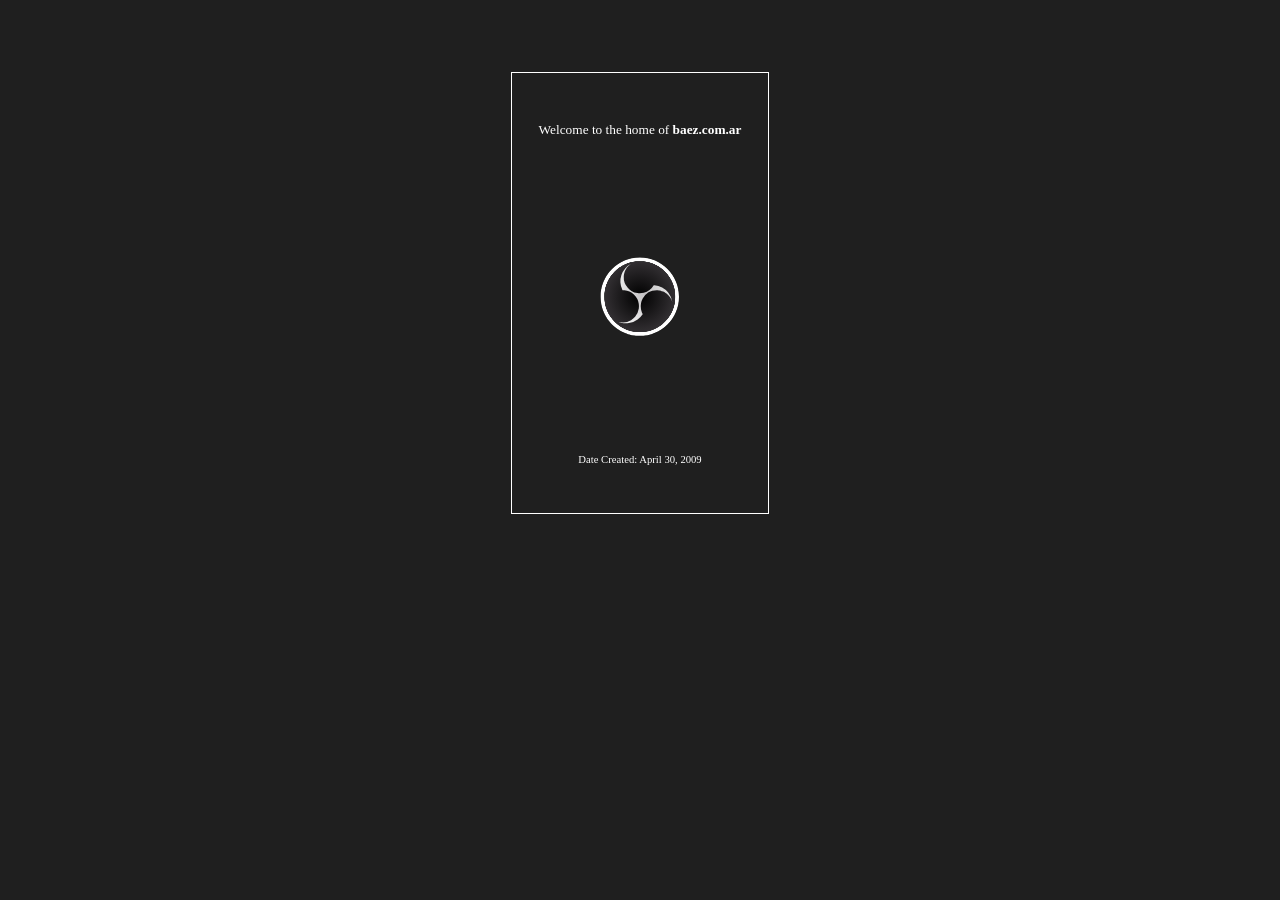
==== index.html @ 4968a327 "Change index.." ====
<html>
<head>
	<title>
		baez.com.ar
	</title>

	<style>
	* { font-family: verdana; font-size: 10pt; COLOR: white; }
	b { font-weight: bold; }
	table { height: 50%; border: 1px solid white;}
	td { text-align: center; padding: 25;}
	body{
	background-color: #1f1f1f;
	}
	</style>
</head>
<body>
<center>
<br><br><br><br>
	<table>
	<tr><td>Welcome to the home of <b>baez.com.ar</b></td></tr>
	<tr><td><img src="obs.svg" width="80"></td></tr>
	<tr><td style="font-size: 8pt">Date Created:  April 30, 2009</td></tr>
	</table>
<br><br>

</center>
</body>

</html>
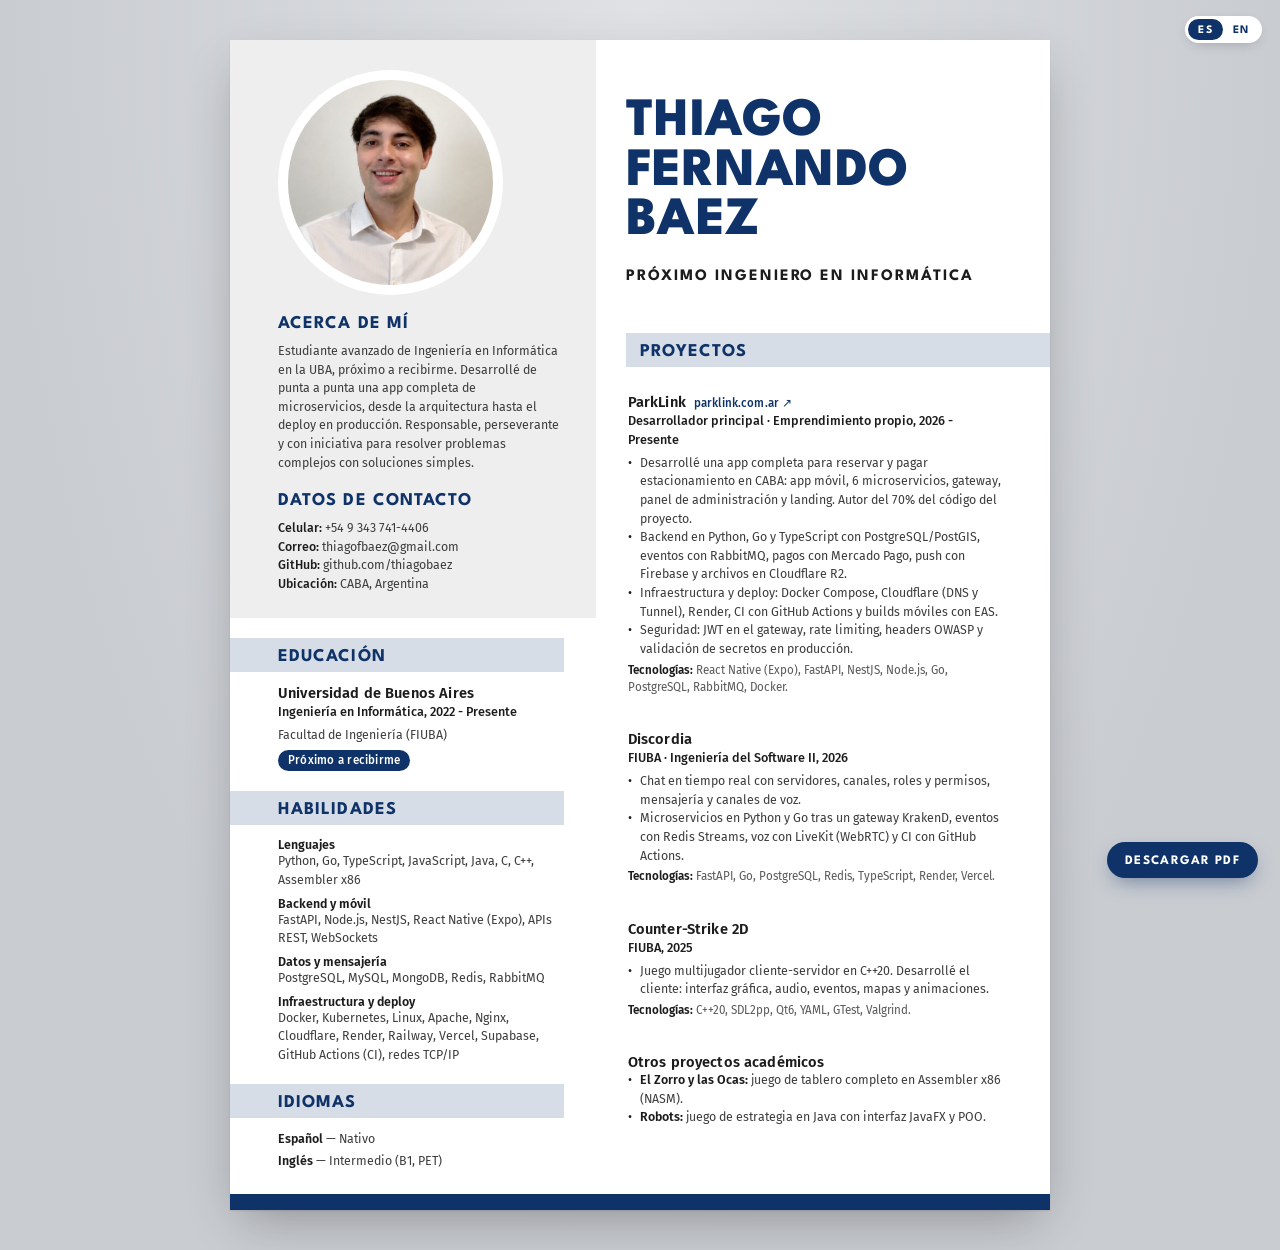
==== commit abe63dfb: "feat: upload new CV webpage." ====
--- a/index.html
+++ b/index.html
@@ -1,30 +1,537 @@
-<html>
+<!DOCTYPE html>
+<html lang="es">
 <head>
-	<title>
-		baez.com.ar
-	</title>
-
-	<style>
-	* { font-family: verdana; font-size: 10pt; COLOR: white; }
-	b { font-weight: bold; }
-	table { height: 50%; border: 1px solid white;}
-	td { text-align: center; padding: 25;}
-	body{
-	background-color: #1f1f1f;
-	}
-	</style>
+<meta charset="UTF-8">
+<meta name="viewport" content="width=device-width, initial-scale=1.0">
+<title>Thiago Fernando Baez — Currículum</title>
+<meta name="description" content="Currículum de Thiago Fernando Baez, estudiante de Ingeniería en Informática en FIUBA.">
+<link rel="preconnect" href="https://fonts.googleapis.com">
+<link rel="preconnect" href="https://fonts.gstatic.com" crossorigin>
+<link href="https://fonts.googleapis.com/css2?family=League+Spartan:wght@600;700;800&family=Fira+Sans:wght@400;500;600&display=swap" rel="stylesheet">
+<style>
+:root {
+	--navy: #0f3368;
+	--ink: #1c1c1c;
+	--ink-soft: #3d3d3d;
+	--side: #eeeeee;
+	--band: #d7dde6;
+	--desk: #c9ccd1;
+	--paper: #ffffff;
+	--head: 'League Spartan', sans-serif;
+	--body: 'Fira Sans', sans-serif;
+	--ease: cubic-bezier(.2, .7, .1, 1);
+}
+
+* { margin: 0; padding: 0; box-sizing: border-box; }
+
+body {
+	background: var(--desk);
+	background-image: radial-gradient(ellipse at 50% 0%, #dfe1e4 0%, var(--desk) 70%);
+	min-height: 100vh;
+	padding: 40px 16px;
+	font-family: var(--body);
+	color: var(--ink);
+	-webkit-font-smoothing: antialiased;
+}
+
+a { color: inherit; text-decoration: none; }
+a:hover { color: var(--navy); text-decoration: underline; text-underline-offset: 2px; }
+
+.sheet {
+	width: 820px;
+	max-width: 100%;
+	min-height: 1160px;
+	margin: 0 auto;
+	background: var(--paper);
+	display: grid;
+	grid-template-columns: 44.6% 1fr;
+	position: relative;
+	overflow: hidden;
+	box-shadow: 0 1px 2px #0000001a, 0 18px 50px -12px #0000004d;
+	animation: sheetIn .9s var(--ease) both;
+}
+
+.sheet::after {
+	content: '';
+	position: absolute;
+	left: 0; right: 0; bottom: 0;
+	height: 16px;
+	background: var(--navy);
+	transform-origin: left;
+	animation: grow 1s var(--ease) 1.6s both;
+}
+
+.left { display: flex; flex-direction: column; }
+
+.side {
+	background: var(--side);
+	padding: 30px 32px 24px 48px;
+	transform-origin: top;
+	animation: drop .8s var(--ease) .15s both;
+}
+
+.photo {
+	width: 225px;
+	max-width: 100%;
+	aspect-ratio: 1;
+	margin: 0 auto 0 0;
+	border-radius: 50%;
+	background: var(--paper);
+	padding: 10px;
+	animation: pop .9s var(--ease) .45s both;
+}
+
+.photo img {
+	display: block;
+	width: 100%;
+	height: 100%;
+	border-radius: 50%;
+	object-fit: cover;
+	object-position: 50% 30%;
+	transition: transform .6s var(--ease);
+}
+
+.photo { overflow: hidden; }
+.photo:hover img { transform: scale(1.04); }
+
+.right { padding: 58px 36px 36px 30px; }
+
+.name {
+	font-family: var(--head);
+	font-weight: 800;
+	color: var(--navy);
+	font-size: 54px;
+	line-height: .92;
+	text-transform: uppercase;
+	letter-spacing: .01em;
+}
+
+.name span { display: block; overflow: hidden; }
+.name span b { display: inline-block; font-weight: inherit; animation: rise .9s var(--ease) both; }
+.name span:nth-child(1) b { animation-delay: .5s; }
+.name span:nth-child(2) b { animation-delay: .6s; }
+.name span:nth-child(3) b { animation-delay: .7s; }
+
+.role {
+	font-family: var(--head);
+	font-weight: 700;
+	font-size: 16px;
+	letter-spacing: .12em;
+	text-transform: uppercase;
+	margin-top: 18px;
+	color: var(--ink);
+	animation: fade .8s var(--ease) .95s both;
+}
+
+h2 {
+	font-family: var(--head);
+	font-weight: 700;
+	color: var(--navy);
+	font-size: 18px;
+	letter-spacing: .06em;
+	text-transform: uppercase;
+	margin-bottom: 10px;
+}
+
+.side h2 { margin-top: 20px; }
+
+.band {
+	position: relative;
+	padding: 10px 0 7px;
+	margin-bottom: 12px;
+}
+
+.band::before {
+	content: '';
+	position: absolute;
+	inset: 0;
+	background: var(--band);
+	transform: scaleX(0);
+	animation: grow .7s var(--ease) both;
+	animation-delay: inherit;
+	z-index: 0;
+}
+
+.band h2 { position: relative; margin: 0; z-index: 1; }
+
+.left .band { margin-left: 0; padding-left: 48px; margin-top: 20px; }
+.left .band::before { transform-origin: left; }
+.right .band { margin: 44px -36px 20px 0; padding-left: 14px; }
+.right .band::before { transform-origin: right; }
+
+.left .rest { padding: 0 32px 36px 0; }
+.left .rest .block { padding-left: 48px; }
+
+p, li { font-size: 12.4px; line-height: 1.5; color: var(--ink-soft); }
+
+.contact { list-style: none; }
+.contact li span { color: var(--ink); font-weight: 500; }
+
+.entry { margin-bottom: 22px; }
+
+.grad {
+	display: inline-block;
+	margin-top: 6px;
+	padding: 2px 10px;
+	border-radius: 999px;
+	background: var(--navy);
+	color: var(--paper);
+	font-size: 11.5px;
+	font-weight: 500;
+	letter-spacing: .02em;
+}
+.entry:last-child { margin-bottom: 0; }
+
+.entry h3 {
+	font-family: var(--body);
+	font-weight: 600;
+	font-size: 14.6px;
+	color: var(--ink);
+	letter-spacing: .01em;
+	display: flex;
+	align-items: baseline;
+	gap: 8px;
+}
+
+.entry h3 a { color: var(--navy); font-size: 11.5px; font-weight: 500; }
+
+.entry .meta {
+	font-weight: 500;
+	font-size: 12.6px;
+	color: var(--ink);
+	margin: 1px 0 4px;
+}
+
+.entry ul { list-style: none; }
+.entry li { padding-left: 12px; position: relative; }
+.entry li::before { content: '•'; position: absolute; left: 0; color: var(--ink); }
+
+.tech { font-size: 11.6px; margin-top: 3px; color: #5a5a5a; }
+.tech b { font-weight: 600; color: var(--ink); }
+
+.right .entry {
+	padding: 6px 10px;
+	margin-left: -10px;
+	border-left: 2px solid transparent;
+	transition: border-color .3s, background .3s;
+}
+
+.right .entry:hover { border-left-color: var(--navy); background: #f6f8fb; }
+
+.skill-row { margin-bottom: 6px; }
+.skill-row strong { display: block; font-weight: 600; font-size: 12.4px; color: var(--ink); }
+
+.lang { display: flex; justify-content: space-between; align-items: center; margin-bottom: 3px; }
+
+.r { animation: up .7s var(--ease) both; }
+
+.print {
+	position: fixed;
+	right: 22px;
+	bottom: 22px;
+	font-family: var(--head);
+	font-weight: 700;
+	font-size: 13px;
+	letter-spacing: .1em;
+	text-transform: uppercase;
+	color: var(--paper);
+	background: var(--navy);
+	border: none;
+	padding: 13px 18px 11px;
+	border-radius: 999px;
+	cursor: pointer;
+	box-shadow: 0 8px 20px -6px #0f336880;
+	transition: transform .25s var(--ease);
+	animation: up .6s var(--ease) 2s both;
+}
+
+.print:hover { transform: translateY(-2px); color: var(--paper); text-decoration: none; }
+
+.lang-btn {
+	position: fixed;
+	top: 16px;
+	right: 18px;
+	z-index: 10;
+	display: flex;
+	padding: 3px;
+	background: var(--paper);
+	border-radius: 999px;
+	box-shadow: 0 4px 14px -6px #0000004d;
+	animation: up .6s var(--ease) 2s both;
+}
+
+.lang-btn button {
+	font-family: var(--head);
+	font-weight: 700;
+	font-size: 11.5px;
+	letter-spacing: .1em;
+	border: none;
+	background: none;
+	color: var(--navy);
+	padding: 6px 10px 4px;
+	border-radius: 999px;
+	cursor: pointer;
+	transition: background .25s, color .25s;
+}
+
+.lang-btn button[aria-pressed="true"] { background: var(--navy); color: var(--paper); }
+
+[data-i18n] { transition: opacity .25s; }
+.switching [data-i18n] { opacity: 0; }
+
+.pdf-lang {
+	display: none;
+	position: absolute;
+	top: 16px;
+	right: 18px;
+	padding: 3px;
+	border: 1px solid var(--band);
+	border-radius: 999px;
+	z-index: 2;
+}
+
+.pdf-lang a {
+	font-family: var(--head);
+	font-weight: 700;
+	font-size: 10.5px;
+	letter-spacing: .1em;
+	color: var(--navy);
+	padding: 4px 9px 2px;
+	border-radius: 999px;
+}
+
+.pdf-lang a[aria-current="true"] { background: var(--navy); color: var(--paper); }
+
+@keyframes sheetIn { from { opacity: 0; transform: translateY(30px) scale(.985); } to { opacity: 1; transform: none; } }
+@keyframes drop { from { transform: scaleY(0); } to { transform: scaleY(1); } }
+@keyframes grow { from { transform: scaleX(0); } to { transform: scaleX(1); } }
+@keyframes pop { from { opacity: 0; transform: scale(.6); } to { opacity: 1; transform: scale(1); } }
+@keyframes rise { from { transform: translateY(110%); } to { transform: translateY(0); } }
+@keyframes fade { from { opacity: 0; } to { opacity: 1; } }
+@keyframes up { from { opacity: 0; transform: translateY(14px); } to { opacity: 1; transform: none; } }
+
+@media (prefers-reduced-motion: reduce) {
+	*, *::before, *::after { animation: none !important; transition: none !important; }
+	.band::before { transform: none; }
+}
+
+@media screen and (max-width: 760px) {
+	body { padding: 0; }
+	.sheet { grid-template-columns: 1fr; min-height: 0; }
+	.side { padding: 32px 24px; }
+	.photo { margin: 0 auto; width: 220px; }
+	.right { order: -1; padding: 40px 24px 10px; }
+	.name { font-size: 52px; }
+	.right .band { margin-right: -24px; margin-top: 34px; }
+	.left .band { padding-left: 24px; }
+	.left .rest { padding-right: 24px; }
+	.left .rest .block { padding-left: 24px; }
+	.left { order: 0; }
+	.side { order: 0; }
+}
+
+@media print {
+	@page { size: A4; margin: 0; }
+	body { background: none; padding: 0; }
+	.print, .lang-btn { display: none; }
+	.pdf-lang { display: flex; }
+	.sheet { width: 820px; min-height: 1160px; height: 1160px; box-shadow: none; zoom: .968; }
+	*, *::before, *::after { animation: none !important; }
+	.band::before { transform: none; }
+	.right .entry:hover { background: none; border-left-color: transparent; }
+	* { -webkit-print-color-adjust: exact; print-color-adjust: exact; }
+}
+</style>
 </head>
 <body>
-<center>
-<br><br><br><br>
-	<table>
-	<tr><td>Welcome to the home of <b>baez.com.ar</b></td></tr>
-	<tr><td><img src="obs.svg" width="80"></td></tr>
-	<tr><td style="font-size: 8pt">Date Created:  April 30, 2009</td></tr>
-	</table>
-<br><br>
-
-</center>
+
+<main class="sheet">
+
+	<nav class="pdf-lang">
+		<a href="https://www.baez.com.ar/Thiago-Baez-CV.pdf" data-lang="es" aria-current="true">ES</a>
+		<a href="https://www.baez.com.ar/Thiago-Baez-CV-EN.pdf" data-lang="en" aria-current="false">EN</a>
+	</nav>
+
+	<div class="left">
+		<section class="side">
+			<div class="photo"><img src="foto.jpg" alt="Thiago Fernando Baez" width="480" height="480"></div>
+
+			<h2 class="r" style="animation-delay:.9s" data-i18n="about_h">Acerca de mí</h2>
+			<p class="r" style="animation-delay:1s" data-i18n="about">Estudiante avanzado de Ingeniería en Informática en la UBA, próximo a recibirme. Desarrollé de punta a punta una app completa de microservicios, desde la arquitectura hasta el deploy en producción. Responsable, perseverante y con iniciativa para resolver problemas complejos con soluciones simples.</p>
+
+			<h2 class="r" style="animation-delay:1.1s" data-i18n="contact_h">Datos de contacto</h2>
+			<ul class="contact r" style="animation-delay:1.2s">
+				<li><span data-i18n="phone">Celular:</span> <a href="tel:+5493437414406">+54 9 343 741-4406</a></li>
+				<li><span data-i18n="email">Correo:</span> <a href="mailto:thiagofbaez@gmail.com">thiagofbaez@gmail.com</a></li>
+				<li><span>GitHub:</span> <a href="https://github.com/thiagobaez" target="_blank" rel="noopener">github.com/thiagobaez</a></li>
+				<li><span data-i18n="loc">Ubicación:</span> CABA, Argentina</li>
+			</ul>
+		</section>
+
+		<div class="rest">
+			<div class="band" style="animation-delay:1.2s"><h2 data-i18n="edu_h">Educación</h2></div>
+			<div class="block">
+				<div class="entry r" style="animation-delay:1.35s">
+					<h3>Universidad de Buenos Aires</h3>
+					<p class="meta" data-i18n="edu_meta">Ingeniería en Informática, 2022 - Presente</p>
+					<p data-i18n="edu_fac">Facultad de Ingeniería (FIUBA)</p>
+					<p class="grad" data-i18n="grad">Próximo a recibirme</p>
+				</div>
+			</div>
+
+			<div class="band" style="animation-delay:1.4s"><h2 data-i18n="skills_h">Habilidades</h2></div>
+			<div class="block r" style="animation-delay:1.55s">
+				<div class="skill-row"><strong data-i18n="sk1">Lenguajes</strong><p>Python, Go, TypeScript, JavaScript, Java, C, C++, Assembler x86</p></div>
+				<div class="skill-row"><strong data-i18n="sk2">Backend y móvil</strong><p data-i18n="sk2v">FastAPI, Node.js, NestJS, React Native (Expo), APIs REST, WebSockets</p></div>
+				<div class="skill-row"><strong data-i18n="sk3">Datos y mensajería</strong><p>PostgreSQL, MySQL, MongoDB, Redis, RabbitMQ</p></div>
+				<div class="skill-row"><strong data-i18n="sk4">Infraestructura y deploy</strong><p data-i18n="sk4v">Docker, Kubernetes, Linux, Apache, Nginx, Cloudflare, Render, Railway, Vercel, Supabase, GitHub Actions (CI), redes TCP/IP</p></div>
+			</div>
+
+			<div class="band" style="animation-delay:1.6s"><h2 data-i18n="lang_h">Idiomas</h2></div>
+			<div class="block r" style="animation-delay:1.7s">
+				<div class="lang"><p data-i18n="es"><b style="color:var(--ink);font-weight:600">Español</b> — Nativo</p></div>
+				<div class="lang"><p data-i18n="en"><b style="color:var(--ink);font-weight:600">Inglés</b> — Intermedio (B1, PET)</p></div>
+			</div>
+		</div>
+	</div>
+
+	<div class="right">
+		<h1 class="name">
+			<span><b>Thiago</b></span>
+			<span><b>Fernando</b></span>
+			<span><b>Baez</b></span>
+		</h1>
+		<p class="role" data-i18n="role">Próximo Ingeniero en Informática</p>
+
+		<div class="band" style="animation-delay:1.05s"><h2 data-i18n="proj_h">Proyectos</h2></div>
+
+		<div class="entry r" style="animation-delay:1.2s">
+			<h3>ParkLink <a href="https://parklink.com.ar" target="_blank" rel="noopener">parklink.com.ar ↗</a></h3>
+			<p class="meta" data-i18n="pl_meta">Desarrollador principal · Emprendimiento propio, 2026 - Presente</p>
+			<ul>
+				<li data-i18n="pl1">Desarrollé una app completa para reservar y pagar estacionamiento en CABA: app móvil, 6 microservicios, gateway, panel de administración y landing. Autor del 70% del código del proyecto.</li>
+				<li data-i18n="pl2">Backend en Python, Go y TypeScript con PostgreSQL/PostGIS, eventos con RabbitMQ, pagos con Mercado Pago, push con Firebase y archivos en Cloudflare R2.</li>
+				<li data-i18n="pl3">Infraestructura y deploy: Docker Compose, Cloudflare (DNS y Tunnel), Render, CI con GitHub Actions y builds móviles con EAS.</li>
+				<li data-i18n="pl4">Seguridad: JWT en el gateway, rate limiting, headers OWASP y validación de secretos en producción.</li>
+			</ul>
+			<p class="tech" data-i18n="pl_tech"><b>Tecnologías:</b> React Native (Expo), FastAPI, NestJS, Node.js, Go, PostgreSQL, RabbitMQ, Docker.</p>
+		</div>
+
+		<div class="entry r" style="animation-delay:1.35s">
+			<h3>Discordia</h3>
+			<p class="meta" data-i18n="dc_meta">FIUBA · Ingeniería del Software II, 2026</p>
+			<ul>
+				<li data-i18n="dc1">Chat en tiempo real con servidores, canales, roles y permisos, mensajería y canales de voz.</li>
+				<li data-i18n="dc2">Microservicios en Python y Go tras un gateway KrakenD, eventos con Redis Streams, voz con LiveKit (WebRTC) y CI con GitHub Actions.</li>
+			</ul>
+			<p class="tech" data-i18n="dc_tech"><b>Tecnologías:</b> FastAPI, Go, PostgreSQL, Redis, TypeScript, Render, Vercel.</p>
+		</div>
+
+		<div class="entry r" style="animation-delay:1.5s">
+			<h3>Counter-Strike 2D</h3>
+			<p class="meta">FIUBA, 2025</p>
+			<ul>
+				<li data-i18n="cs1">Juego multijugador cliente-servidor en C++20. Desarrollé el cliente: interfaz gráfica, audio, eventos, mapas y animaciones.</li>
+			</ul>
+			<p class="tech" data-i18n="cs_tech"><b>Tecnologías:</b> C++20, SDL2pp, Qt6, YAML, GTest, Valgrind.</p>
+		</div>
+
+		<div class="entry r" style="animation-delay:1.65s">
+			<h3 data-i18n="other_h">Otros proyectos académicos</h3>
+			<ul>
+				<li data-i18n="zorro"><b style="font-weight:600;color:var(--ink)">El Zorro y las Ocas:</b> juego de tablero completo en Assembler x86 (NASM).</li>
+				<li data-i18n="robots"><b style="font-weight:600;color:var(--ink)">Robots:</b> juego de estrategia en Java con interfaz JavaFX y POO.</li>
+			</ul>
+		</div>
+	</div>
+
+</main>
+
+<div class="lang-btn" role="group" aria-label="Idioma / Language">
+	<button type="button" data-lang="es" aria-pressed="true">ES</button>
+	<button type="button" data-lang="en" aria-pressed="false">EN</button>
+</div>
+
+<a class="print" href="Thiago-Baez-CV.pdf" download data-i18n="print">Descargar PDF</a>
+
+
+<script>
+const EN = {
+	about_h: 'About me',
+	about: 'Advanced Computer Engineering student at the University of Buenos Aires, about to graduate. I built a full microservices app end to end, from the architecture to the production deployment. Responsible, persistent and proactive, I enjoy solving complex problems with simple solutions.',
+	contact_h: 'Contact',
+	phone: 'Phone:',
+	email: 'Email:',
+	loc: 'Location:',
+	edu_h: 'Education',
+	edu_meta: 'Computer Engineering, 2022 - Present',
+	edu_fac: 'School of Engineering (FIUBA)',
+	grad: 'About to graduate',
+	skills_h: 'Skills',
+	sk1: 'Languages',
+	sk2: 'Backend & mobile',
+	sk2v: 'FastAPI, Node.js, NestJS, React Native (Expo), REST APIs, WebSockets',
+	sk3: 'Data & messaging',
+	sk4: 'Infrastructure & deployment',
+	sk4v: 'Docker, Kubernetes, Linux, Apache, Nginx, Cloudflare, Render, Railway, Vercel, Supabase, GitHub Actions (CI), TCP/IP networking',
+	lang_h: 'Languages',
+	es: '%BSpanish</b> — Native',
+	en: '%BEnglish</b> — Intermediate (B1, PET)',
+	role: 'Computer Engineer to be',
+	proj_h: 'Projects',
+	pl_meta: 'Lead developer · Own startup, 2026 - Present',
+	pl1: 'Built a full app to book and pay for parking in Buenos Aires: mobile app, 6 microservices, gateway, admin dashboard and landing page. Author of 70% of the project code.',
+	pl2: 'Backend in Python, Go and TypeScript with PostgreSQL/PostGIS, RabbitMQ events, Mercado Pago payments, Firebase push notifications and Cloudflare R2 storage.',
+	pl3: 'Infrastructure & deployment: Docker Compose, Cloudflare (DNS and Tunnel), Render, CI with GitHub Actions and mobile builds with EAS.',
+	pl4: 'Security: JWT at the gateway, rate limiting, OWASP headers and production secret validation.',
+	pl_tech: '<b>Tech:</b> React Native (Expo), FastAPI, NestJS, Node.js, Go, PostgreSQL, RabbitMQ, Docker.',
+	dc_meta: 'FIUBA · Software Engineering II, 2026',
+	dc1: 'Real-time chat with servers, channels, roles and permissions, messaging and voice channels.',
+	dc2: 'Python and Go microservices behind a KrakenD gateway, Redis Streams events, LiveKit (WebRTC) voice and CI with GitHub Actions.',
+	dc_tech: '<b>Tech:</b> FastAPI, Go, PostgreSQL, Redis, TypeScript, Render, Vercel.',
+	cs1: 'Client-server multiplayer game in C++20. I built the client: graphical interface, audio, input events, maps and animations.',
+	cs_tech: '<b>Tech:</b> C++20, SDL2pp, Qt6, YAML, GTest, Valgrind.',
+	other_h: 'Other academic projects',
+	zorro: '%ZEl Zorro y las Ocas:</b> full board game written in x86 Assembly (NASM).',
+	robots: '%ZRobots:</b> strategy game in Java with a JavaFX interface and OOP.',
+	print: 'Download PDF'
+};
+
+const nodes = document.querySelectorAll('[data-i18n]');
+const ES = {};
+nodes.forEach(n => { ES[n.dataset.i18n] = n.innerHTML; });
+
+function setLang(lang, animate) {
+	const dict = lang === 'en' ? EN : ES;
+	const apply = () => {
+		nodes.forEach(n => {
+			const v = dict[n.dataset.i18n];
+			if (v) n.innerHTML = v.replace('%B', B_TAG).replace('%Z', Z_TAG);
+		});
+		document.documentElement.lang = lang;
+		document.title = lang === 'en' ? 'Thiago Fernando Baez — Résumé' : 'Thiago Fernando Baez — Currículum';
+		document.querySelectorAll('.lang-btn button').forEach(b => b.setAttribute('aria-pressed', b.dataset.lang === lang));
+		document.querySelectorAll('.pdf-lang a').forEach(b => b.setAttribute('aria-current', b.dataset.lang === lang));
+		document.body.classList.remove('switching');
+	};
+	if (animate) {
+		document.body.classList.add('switching');
+		setTimeout(apply, 250);
+	} else {
+		apply();
+	}
+	document.querySelector('.print').href = lang === 'en' ? 'Thiago-Baez-CV-EN.pdf' : 'Thiago-Baez-CV.pdf';
+	localStorage.setItem('lang', lang);
+}
+
+const B_TAG = '<b style="color:var(--ink);font-weight:600">';
+const Z_TAG = '<b style="font-weight:600;color:var(--ink)">';
+
+document.querySelectorAll('.lang-btn button').forEach(b => b.addEventListener('click', () => setLang(b.dataset.lang, true)));
+
+const initial = new URLSearchParams(location.search).get('lang') || localStorage.getItem('lang');
+if (initial === 'en') setLang('en', false);
+</script>
+
 </body>
-
 </html>
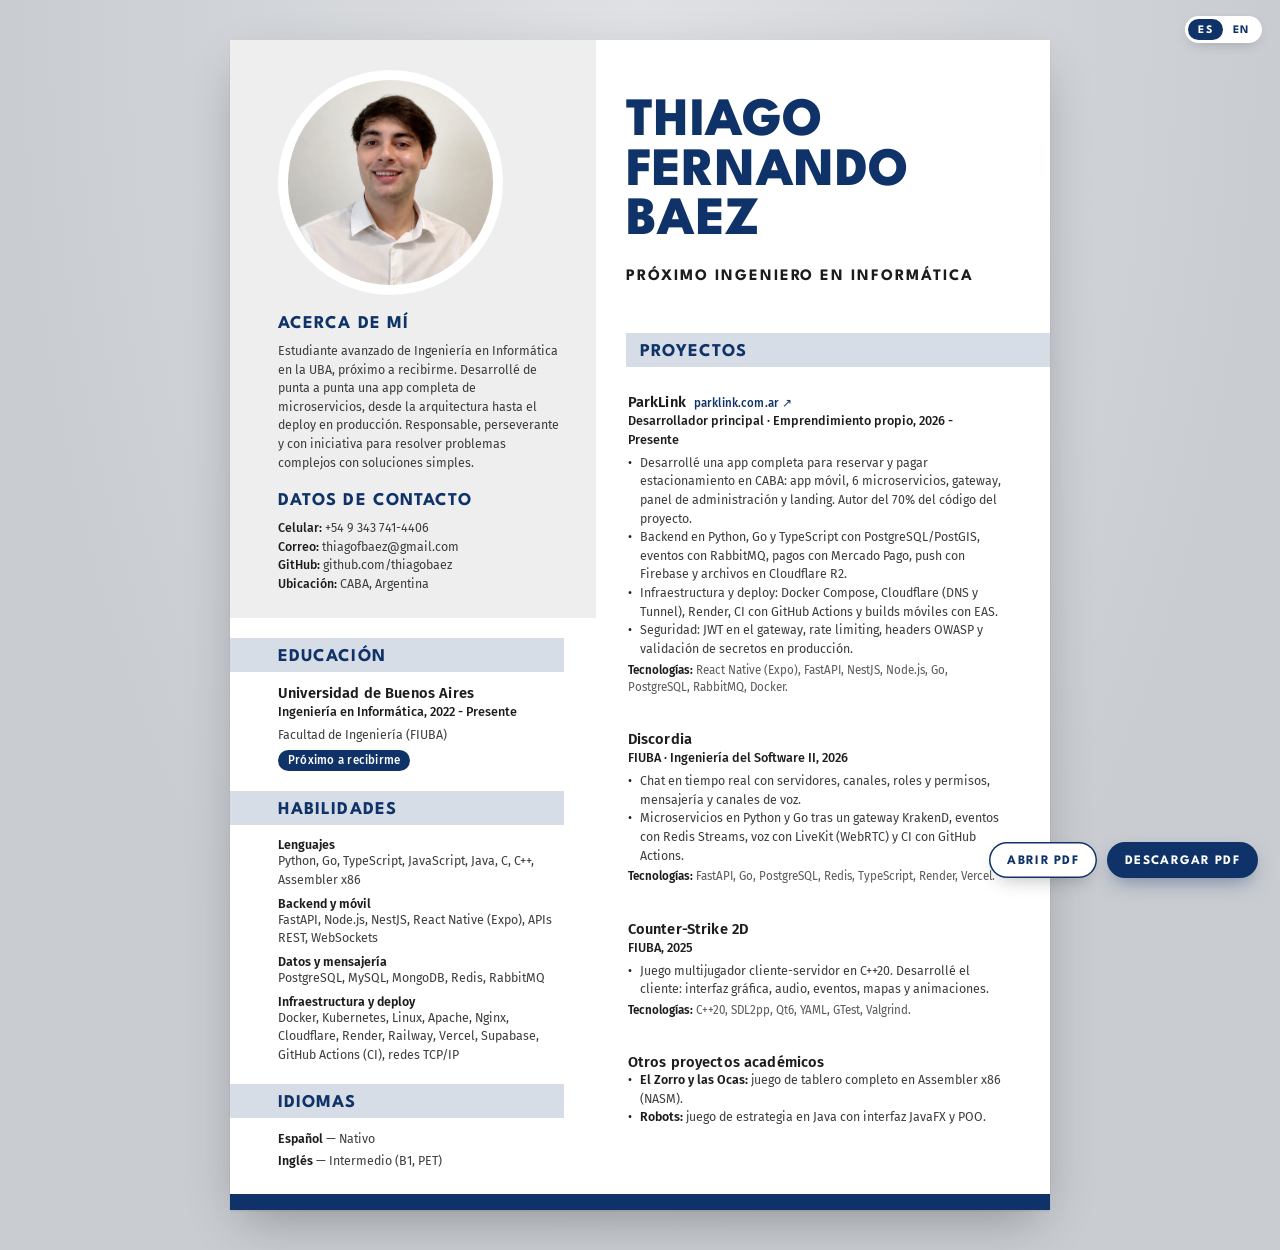
==== commit eb48b8ab: "feat: add open and download PDF buttons" ====
--- a/index.html
+++ b/index.html
@@ -225,10 +225,16 @@
 
 .r { animation: up .7s var(--ease) both; }
 
-.print {
+.actions {
 	position: fixed;
 	right: 22px;
 	bottom: 22px;
+	display: flex;
+	gap: 10px;
+	animation: up .6s var(--ease) 2s both;
+}
+
+.print {
 	font-family: var(--head);
 	font-weight: 700;
 	font-size: 13px;
@@ -242,10 +248,17 @@
 	cursor: pointer;
 	box-shadow: 0 8px 20px -6px #0f336880;
 	transition: transform .25s var(--ease);
-	animation: up .6s var(--ease) 2s both;
 }
 
 .print:hover { transform: translateY(-2px); color: var(--paper); text-decoration: none; }
+
+.print.ghost {
+	background: var(--paper);
+	color: var(--navy);
+	box-shadow: 0 8px 20px -8px #0000004d, inset 0 0 0 1.5px var(--navy);
+}
+
+.print.ghost:hover { color: var(--navy); }
 
 .lang-btn {
 	position: fixed;
@@ -278,29 +291,6 @@
 
 [data-i18n] { transition: opacity .25s; }
 .switching [data-i18n] { opacity: 0; }
-
-.pdf-lang {
-	display: none;
-	position: absolute;
-	top: 16px;
-	right: 18px;
-	padding: 3px;
-	border: 1px solid var(--band);
-	border-radius: 999px;
-	z-index: 2;
-}
-
-.pdf-lang a {
-	font-family: var(--head);
-	font-weight: 700;
-	font-size: 10.5px;
-	letter-spacing: .1em;
-	color: var(--navy);
-	padding: 4px 9px 2px;
-	border-radius: 999px;
-}
-
-.pdf-lang a[aria-current="true"] { background: var(--navy); color: var(--paper); }
 
 @keyframes sheetIn { from { opacity: 0; transform: translateY(30px) scale(.985); } to { opacity: 1; transform: none; } }
 @keyframes drop { from { transform: scaleY(0); } to { transform: scaleY(1); } }
@@ -333,8 +323,7 @@
 @media print {
 	@page { size: A4; margin: 0; }
 	body { background: none; padding: 0; }
-	.print, .lang-btn { display: none; }
-	.pdf-lang { display: flex; }
+	.actions, .lang-btn { display: none; }
 	.sheet { width: 820px; min-height: 1160px; height: 1160px; box-shadow: none; zoom: .968; }
 	*, *::before, *::after { animation: none !important; }
 	.band::before { transform: none; }
@@ -347,10 +336,6 @@
 
 <main class="sheet">
 
-	<nav class="pdf-lang">
-		<a href="https://www.baez.com.ar/Thiago-Baez-CV.pdf" data-lang="es" aria-current="true">ES</a>
-		<a href="https://www.baez.com.ar/Thiago-Baez-CV-EN.pdf" data-lang="en" aria-current="false">EN</a>
-	</nav>
 
 	<div class="left">
 		<section class="side">
@@ -452,7 +437,10 @@
 	<button type="button" data-lang="en" aria-pressed="false">EN</button>
 </div>
 
-<a class="print" href="Thiago-Baez-CV.pdf" download data-i18n="print">Descargar PDF</a>
+<div class="actions">
+	<a class="print ghost" href="Thiago-Baez-CV.pdf" target="_blank" rel="noopener" data-i18n="open">Abrir PDF</a>
+	<a class="print" href="Thiago-Baez-CV.pdf" download data-i18n="print">Descargar PDF</a>
+</div>
 
 
 <script>
@@ -494,6 +482,7 @@
 	other_h: 'Other academic projects',
 	zorro: '%ZEl Zorro y las Ocas:</b> full board game written in x86 Assembly (NASM).',
 	robots: '%ZRobots:</b> strategy game in Java with a JavaFX interface and OOP.',
+	open: 'Open PDF',
 	print: 'Download PDF'
 };
 
@@ -511,7 +500,6 @@
 		document.documentElement.lang = lang;
 		document.title = lang === 'en' ? 'Thiago Fernando Baez — Résumé' : 'Thiago Fernando Baez — Currículum';
 		document.querySelectorAll('.lang-btn button').forEach(b => b.setAttribute('aria-pressed', b.dataset.lang === lang));
-		document.querySelectorAll('.pdf-lang a').forEach(b => b.setAttribute('aria-current', b.dataset.lang === lang));
 		document.body.classList.remove('switching');
 	};
 	if (animate) {
@@ -520,7 +508,7 @@
 	} else {
 		apply();
 	}
-	document.querySelector('.print').href = lang === 'en' ? 'Thiago-Baez-CV-EN.pdf' : 'Thiago-Baez-CV.pdf';
+	document.querySelectorAll('.print').forEach(a => { a.href = lang === 'en' ? 'Thiago-Baez-CV-EN.pdf' : 'Thiago-Baez-CV.pdf'; });
 	localStorage.setItem('lang', lang);
 }
 
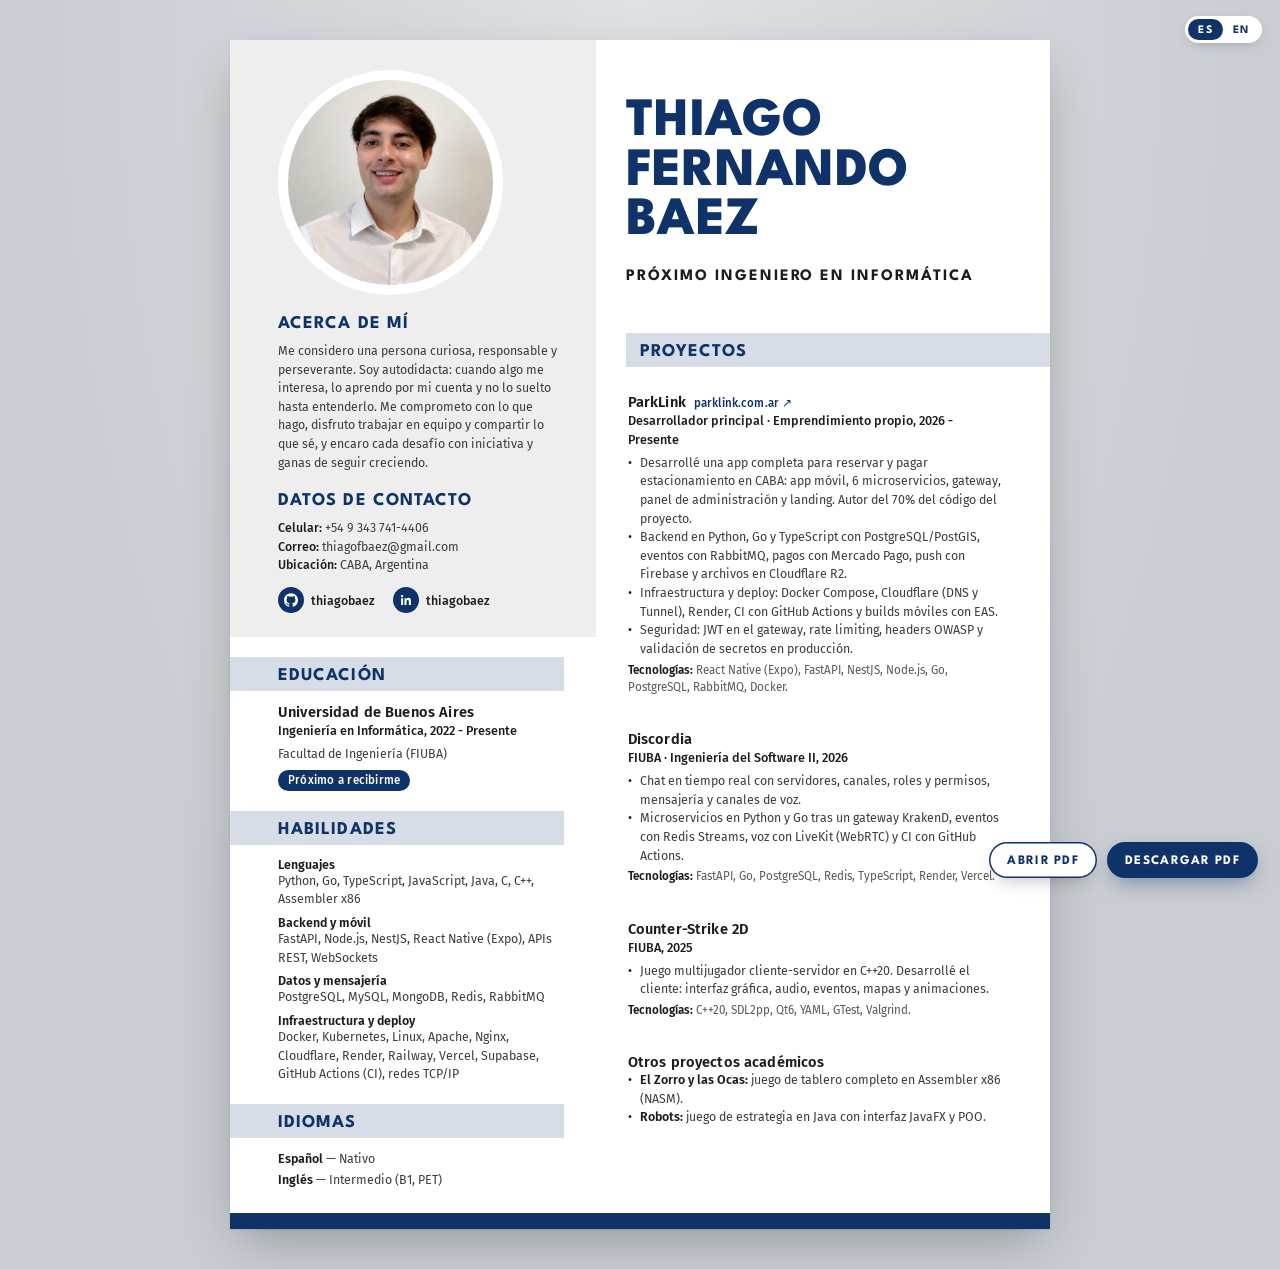
==== commit 6687713a: "feat: add social links and rewrite about section Move styles into styles.css, link favicon assets, a" ====
--- a/index.html
+++ b/index.html
@@ -5,332 +5,15 @@
 <meta name="viewport" content="width=device-width, initial-scale=1.0">
 <title>Thiago Fernando Baez — Currículum</title>
 <meta name="description" content="Currículum de Thiago Fernando Baez, estudiante de Ingeniería en Informática en FIUBA.">
+<link rel="icon" href="favicon.svg" type="image/svg+xml">
+<link rel="icon" href="favicon-32.png" type="image/png" sizes="32x32">
+<link rel="icon" href="favicon.ico" sizes="any">
+<link rel="apple-touch-icon" href="apple-touch-icon.png">
+<meta name="theme-color" content="#0f3368">
 <link rel="preconnect" href="https://fonts.googleapis.com">
 <link rel="preconnect" href="https://fonts.gstatic.com" crossorigin>
 <link href="https://fonts.googleapis.com/css2?family=League+Spartan:wght@600;700;800&family=Fira+Sans:wght@400;500;600&display=swap" rel="stylesheet">
-<style>
-:root {
-	--navy: #0f3368;
-	--ink: #1c1c1c;
-	--ink-soft: #3d3d3d;
-	--side: #eeeeee;
-	--band: #d7dde6;
-	--desk: #c9ccd1;
-	--paper: #ffffff;
-	--head: 'League Spartan', sans-serif;
-	--body: 'Fira Sans', sans-serif;
-	--ease: cubic-bezier(.2, .7, .1, 1);
-}
-
-* { margin: 0; padding: 0; box-sizing: border-box; }
-
-body {
-	background: var(--desk);
-	background-image: radial-gradient(ellipse at 50% 0%, #dfe1e4 0%, var(--desk) 70%);
-	min-height: 100vh;
-	padding: 40px 16px;
-	font-family: var(--body);
-	color: var(--ink);
-	-webkit-font-smoothing: antialiased;
-}
-
-a { color: inherit; text-decoration: none; }
-a:hover { color: var(--navy); text-decoration: underline; text-underline-offset: 2px; }
-
-.sheet {
-	width: 820px;
-	max-width: 100%;
-	min-height: 1160px;
-	margin: 0 auto;
-	background: var(--paper);
-	display: grid;
-	grid-template-columns: 44.6% 1fr;
-	position: relative;
-	overflow: hidden;
-	box-shadow: 0 1px 2px #0000001a, 0 18px 50px -12px #0000004d;
-	animation: sheetIn .9s var(--ease) both;
-}
-
-.sheet::after {
-	content: '';
-	position: absolute;
-	left: 0; right: 0; bottom: 0;
-	height: 16px;
-	background: var(--navy);
-	transform-origin: left;
-	animation: grow 1s var(--ease) 1.6s both;
-}
-
-.left { display: flex; flex-direction: column; }
-
-.side {
-	background: var(--side);
-	padding: 30px 32px 24px 48px;
-	transform-origin: top;
-	animation: drop .8s var(--ease) .15s both;
-}
-
-.photo {
-	width: 225px;
-	max-width: 100%;
-	aspect-ratio: 1;
-	margin: 0 auto 0 0;
-	border-radius: 50%;
-	background: var(--paper);
-	padding: 10px;
-	animation: pop .9s var(--ease) .45s both;
-}
-
-.photo img {
-	display: block;
-	width: 100%;
-	height: 100%;
-	border-radius: 50%;
-	object-fit: cover;
-	object-position: 50% 30%;
-	transition: transform .6s var(--ease);
-}
-
-.photo { overflow: hidden; }
-.photo:hover img { transform: scale(1.04); }
-
-.right { padding: 58px 36px 36px 30px; }
-
-.name {
-	font-family: var(--head);
-	font-weight: 800;
-	color: var(--navy);
-	font-size: 54px;
-	line-height: .92;
-	text-transform: uppercase;
-	letter-spacing: .01em;
-}
-
-.name span { display: block; overflow: hidden; }
-.name span b { display: inline-block; font-weight: inherit; animation: rise .9s var(--ease) both; }
-.name span:nth-child(1) b { animation-delay: .5s; }
-.name span:nth-child(2) b { animation-delay: .6s; }
-.name span:nth-child(3) b { animation-delay: .7s; }
-
-.role {
-	font-family: var(--head);
-	font-weight: 700;
-	font-size: 16px;
-	letter-spacing: .12em;
-	text-transform: uppercase;
-	margin-top: 18px;
-	color: var(--ink);
-	animation: fade .8s var(--ease) .95s both;
-}
-
-h2 {
-	font-family: var(--head);
-	font-weight: 700;
-	color: var(--navy);
-	font-size: 18px;
-	letter-spacing: .06em;
-	text-transform: uppercase;
-	margin-bottom: 10px;
-}
-
-.side h2 { margin-top: 20px; }
-
-.band {
-	position: relative;
-	padding: 10px 0 7px;
-	margin-bottom: 12px;
-}
-
-.band::before {
-	content: '';
-	position: absolute;
-	inset: 0;
-	background: var(--band);
-	transform: scaleX(0);
-	animation: grow .7s var(--ease) both;
-	animation-delay: inherit;
-	z-index: 0;
-}
-
-.band h2 { position: relative; margin: 0; z-index: 1; }
-
-.left .band { margin-left: 0; padding-left: 48px; margin-top: 20px; }
-.left .band::before { transform-origin: left; }
-.right .band { margin: 44px -36px 20px 0; padding-left: 14px; }
-.right .band::before { transform-origin: right; }
-
-.left .rest { padding: 0 32px 36px 0; }
-.left .rest .block { padding-left: 48px; }
-
-p, li { font-size: 12.4px; line-height: 1.5; color: var(--ink-soft); }
-
-.contact { list-style: none; }
-.contact li span { color: var(--ink); font-weight: 500; }
-
-.entry { margin-bottom: 22px; }
-
-.grad {
-	display: inline-block;
-	margin-top: 6px;
-	padding: 2px 10px;
-	border-radius: 999px;
-	background: var(--navy);
-	color: var(--paper);
-	font-size: 11.5px;
-	font-weight: 500;
-	letter-spacing: .02em;
-}
-.entry:last-child { margin-bottom: 0; }
-
-.entry h3 {
-	font-family: var(--body);
-	font-weight: 600;
-	font-size: 14.6px;
-	color: var(--ink);
-	letter-spacing: .01em;
-	display: flex;
-	align-items: baseline;
-	gap: 8px;
-}
-
-.entry h3 a { color: var(--navy); font-size: 11.5px; font-weight: 500; }
-
-.entry .meta {
-	font-weight: 500;
-	font-size: 12.6px;
-	color: var(--ink);
-	margin: 1px 0 4px;
-}
-
-.entry ul { list-style: none; }
-.entry li { padding-left: 12px; position: relative; }
-.entry li::before { content: '•'; position: absolute; left: 0; color: var(--ink); }
-
-.tech { font-size: 11.6px; margin-top: 3px; color: #5a5a5a; }
-.tech b { font-weight: 600; color: var(--ink); }
-
-.right .entry {
-	padding: 6px 10px;
-	margin-left: -10px;
-	border-left: 2px solid transparent;
-	transition: border-color .3s, background .3s;
-}
-
-.right .entry:hover { border-left-color: var(--navy); background: #f6f8fb; }
-
-.skill-row { margin-bottom: 6px; }
-.skill-row strong { display: block; font-weight: 600; font-size: 12.4px; color: var(--ink); }
-
-.lang { display: flex; justify-content: space-between; align-items: center; margin-bottom: 3px; }
-
-.r { animation: up .7s var(--ease) both; }
-
-.actions {
-	position: fixed;
-	right: 22px;
-	bottom: 22px;
-	display: flex;
-	gap: 10px;
-	animation: up .6s var(--ease) 2s both;
-}
-
-.print {
-	font-family: var(--head);
-	font-weight: 700;
-	font-size: 13px;
-	letter-spacing: .1em;
-	text-transform: uppercase;
-	color: var(--paper);
-	background: var(--navy);
-	border: none;
-	padding: 13px 18px 11px;
-	border-radius: 999px;
-	cursor: pointer;
-	box-shadow: 0 8px 20px -6px #0f336880;
-	transition: transform .25s var(--ease);
-}
-
-.print:hover { transform: translateY(-2px); color: var(--paper); text-decoration: none; }
-
-.print.ghost {
-	background: var(--paper);
-	color: var(--navy);
-	box-shadow: 0 8px 20px -8px #0000004d, inset 0 0 0 1.5px var(--navy);
-}
-
-.print.ghost:hover { color: var(--navy); }
-
-.lang-btn {
-	position: fixed;
-	top: 16px;
-	right: 18px;
-	z-index: 10;
-	display: flex;
-	padding: 3px;
-	background: var(--paper);
-	border-radius: 999px;
-	box-shadow: 0 4px 14px -6px #0000004d;
-	animation: up .6s var(--ease) 2s both;
-}
-
-.lang-btn button {
-	font-family: var(--head);
-	font-weight: 700;
-	font-size: 11.5px;
-	letter-spacing: .1em;
-	border: none;
-	background: none;
-	color: var(--navy);
-	padding: 6px 10px 4px;
-	border-radius: 999px;
-	cursor: pointer;
-	transition: background .25s, color .25s;
-}
-
-.lang-btn button[aria-pressed="true"] { background: var(--navy); color: var(--paper); }
-
-[data-i18n] { transition: opacity .25s; }
-.switching [data-i18n] { opacity: 0; }
-
-@keyframes sheetIn { from { opacity: 0; transform: translateY(30px) scale(.985); } to { opacity: 1; transform: none; } }
-@keyframes drop { from { transform: scaleY(0); } to { transform: scaleY(1); } }
-@keyframes grow { from { transform: scaleX(0); } to { transform: scaleX(1); } }
-@keyframes pop { from { opacity: 0; transform: scale(.6); } to { opacity: 1; transform: scale(1); } }
-@keyframes rise { from { transform: translateY(110%); } to { transform: translateY(0); } }
-@keyframes fade { from { opacity: 0; } to { opacity: 1; } }
-@keyframes up { from { opacity: 0; transform: translateY(14px); } to { opacity: 1; transform: none; } }
-
-@media (prefers-reduced-motion: reduce) {
-	*, *::before, *::after { animation: none !important; transition: none !important; }
-	.band::before { transform: none; }
-}
-
-@media screen and (max-width: 760px) {
-	body { padding: 0; }
-	.sheet { grid-template-columns: 1fr; min-height: 0; }
-	.side { padding: 32px 24px; }
-	.photo { margin: 0 auto; width: 220px; }
-	.right { order: -1; padding: 40px 24px 10px; }
-	.name { font-size: 52px; }
-	.right .band { margin-right: -24px; margin-top: 34px; }
-	.left .band { padding-left: 24px; }
-	.left .rest { padding-right: 24px; }
-	.left .rest .block { padding-left: 24px; }
-	.left { order: 0; }
-	.side { order: 0; }
-}
-
-@media print {
-	@page { size: A4; margin: 0; }
-	body { background: none; padding: 0; }
-	.actions, .lang-btn { display: none; }
-	.sheet { width: 820px; min-height: 1160px; height: 1160px; box-shadow: none; zoom: .968; }
-	*, *::before, *::after { animation: none !important; }
-	.band::before { transform: none; }
-	.right .entry:hover { background: none; border-left-color: transparent; }
-	* { -webkit-print-color-adjust: exact; print-color-adjust: exact; }
-}
-</style>
+<link rel="stylesheet" href="styles.css">
 </head>
 <body>
 
@@ -341,22 +24,31 @@
 		<section class="side">
 			<div class="photo"><img src="foto.jpg" alt="Thiago Fernando Baez" width="480" height="480"></div>
 
-			<h2 class="r" style="animation-delay:.9s" data-i18n="about_h">Acerca de mí</h2>
-			<p class="r" style="animation-delay:1s" data-i18n="about">Estudiante avanzado de Ingeniería en Informática en la UBA, próximo a recibirme. Desarrollé de punta a punta una app completa de microservicios, desde la arquitectura hasta el deploy en producción. Responsable, perseverante y con iniciativa para resolver problemas complejos con soluciones simples.</p>
-
-			<h2 class="r" style="animation-delay:1.1s" data-i18n="contact_h">Datos de contacto</h2>
-			<ul class="contact r" style="animation-delay:1.2s">
+			<h2 class="r" style="animation-delay:.54s" data-i18n="about_h">Acerca de mí</h2>
+			<p class="r" style="animation-delay:.6s" data-i18n="about">Me considero una persona curiosa, responsable y perseverante. Soy autodidacta: cuando algo me interesa, lo aprendo por mi cuenta y no lo suelto hasta entenderlo. Me comprometo con lo que hago, disfruto trabajar en equipo y compartir lo que sé, y encaro cada desafío con iniciativa y ganas de seguir creciendo.</p>
+
+			<h2 class="r" style="animation-delay:.66s" data-i18n="contact_h">Datos de contacto</h2>
+			<ul class="contact r" style="animation-delay:.72s">
 				<li><span data-i18n="phone">Celular:</span> <a href="tel:+5493437414406">+54 9 343 741-4406</a></li>
 				<li><span data-i18n="email">Correo:</span> <a href="mailto:thiagofbaez@gmail.com">thiagofbaez@gmail.com</a></li>
-				<li><span>GitHub:</span> <a href="https://github.com/thiagobaez" target="_blank" rel="noopener">github.com/thiagobaez</a></li>
 				<li><span data-i18n="loc">Ubicación:</span> CABA, Argentina</li>
 			</ul>
+			<div class="social r" style="animation-delay:.78s">
+				<a href="https://github.com/thiagobaez" target="_blank" rel="noopener" aria-label="GitHub">
+					<span class="ico"><svg viewBox="0 0 24 24" aria-hidden="true"><path d="M12 .297c-6.63 0-12 5.373-12 12 0 5.303 3.438 9.8 8.205 11.385.6.113.82-.258.82-.577 0-.285-.01-1.04-.015-2.04-3.338.724-4.042-1.61-4.042-1.61C4.422 18.07 3.633 17.7 3.633 17.7c-1.087-.744.084-.729.084-.729 1.205.084 1.838 1.236 1.838 1.236 1.07 1.835 2.809 1.305 3.495.998.108-.776.417-1.305.76-1.605-2.665-.3-5.466-1.332-5.466-5.93 0-1.31.465-2.38 1.235-3.22-.135-.303-.54-1.523.105-3.176 0 0 1.005-.322 3.3 1.23.96-.267 1.98-.399 3-.405 1.02.006 2.04.138 3 .405 2.28-1.552 3.285-1.23 3.285-1.23.645 1.653.24 2.873.12 3.176.765.84 1.23 1.91 1.23 3.22 0 4.61-2.805 5.625-5.475 5.92.42.36.81 1.096.81 2.22 0 1.606-.015 2.896-.015 3.286 0 .315.21.69.825.57C20.565 22.092 24 17.592 24 12.297c0-6.627-5.373-12-12-12"/></svg></span>
+					<span>thiagobaez</span>
+				</a>
+				<a href="https://www.linkedin.com/in/thiagobaez" target="_blank" rel="noopener" aria-label="LinkedIn">
+					<span class="ico"><svg viewBox="0 0 24 24" aria-hidden="true"><path d="M20.447 20.452h-3.554v-5.569c0-1.328-.027-3.037-1.852-3.037-1.853 0-2.136 1.445-2.136 2.939v5.667H9.351V9h3.414v1.561h.046c.477-.9 1.637-2.335 3.369-2.335 3.601 0 4.267 2.37 4.267 5.455v6.271zM5.337 7.433c-1.144 0-2.063-.926-2.063-2.065 0-1.138.92-2.063 2.063-2.063 1.14 0 2.064.925 2.064 2.063 0 1.139-.925 2.065-2.064 2.065zm1.782 13.019H3.555V9h3.564v11.452z"/></svg></span>
+					<span>thiagobaez</span>
+				</a>
+			</div>
 		</section>
 
 		<div class="rest">
-			<div class="band" style="animation-delay:1.2s"><h2 data-i18n="edu_h">Educación</h2></div>
+			<div class="band" style="animation-delay:.72s"><h2 data-i18n="edu_h">Educación</h2></div>
 			<div class="block">
-				<div class="entry r" style="animation-delay:1.35s">
+				<div class="entry r" style="animation-delay:.81s">
 					<h3>Universidad de Buenos Aires</h3>
 					<p class="meta" data-i18n="edu_meta">Ingeniería en Informática, 2022 - Presente</p>
 					<p data-i18n="edu_fac">Facultad de Ingeniería (FIUBA)</p>
@@ -364,16 +56,16 @@
 				</div>
 			</div>
 
-			<div class="band" style="animation-delay:1.4s"><h2 data-i18n="skills_h">Habilidades</h2></div>
-			<div class="block r" style="animation-delay:1.55s">
+			<div class="band" style="animation-delay:.84s"><h2 data-i18n="skills_h">Habilidades</h2></div>
+			<div class="block r" style="animation-delay:.93s">
 				<div class="skill-row"><strong data-i18n="sk1">Lenguajes</strong><p>Python, Go, TypeScript, JavaScript, Java, C, C++, Assembler x86</p></div>
 				<div class="skill-row"><strong data-i18n="sk2">Backend y móvil</strong><p data-i18n="sk2v">FastAPI, Node.js, NestJS, React Native (Expo), APIs REST, WebSockets</p></div>
 				<div class="skill-row"><strong data-i18n="sk3">Datos y mensajería</strong><p>PostgreSQL, MySQL, MongoDB, Redis, RabbitMQ</p></div>
 				<div class="skill-row"><strong data-i18n="sk4">Infraestructura y deploy</strong><p data-i18n="sk4v">Docker, Kubernetes, Linux, Apache, Nginx, Cloudflare, Render, Railway, Vercel, Supabase, GitHub Actions (CI), redes TCP/IP</p></div>
 			</div>
 
-			<div class="band" style="animation-delay:1.6s"><h2 data-i18n="lang_h">Idiomas</h2></div>
-			<div class="block r" style="animation-delay:1.7s">
+			<div class="band" style="animation-delay:.96s"><h2 data-i18n="lang_h">Idiomas</h2></div>
+			<div class="block r" style="animation-delay:1.02s">
 				<div class="lang"><p data-i18n="es"><b style="color:var(--ink);font-weight:600">Español</b> — Nativo</p></div>
 				<div class="lang"><p data-i18n="en"><b style="color:var(--ink);font-weight:600">Inglés</b> — Intermedio (B1, PET)</p></div>
 			</div>
@@ -388,9 +80,9 @@
 		</h1>
 		<p class="role" data-i18n="role">Próximo Ingeniero en Informática</p>
 
-		<div class="band" style="animation-delay:1.05s"><h2 data-i18n="proj_h">Proyectos</h2></div>
-
-		<div class="entry r" style="animation-delay:1.2s">
+		<div class="band" style="animation-delay:.63s"><h2 data-i18n="proj_h">Proyectos</h2></div>
+
+		<div class="entry r" style="animation-delay:.72s">
 			<h3>ParkLink <a href="https://parklink.com.ar" target="_blank" rel="noopener">parklink.com.ar ↗</a></h3>
 			<p class="meta" data-i18n="pl_meta">Desarrollador principal · Emprendimiento propio, 2026 - Presente</p>
 			<ul>
@@ -402,7 +94,7 @@
 			<p class="tech" data-i18n="pl_tech"><b>Tecnologías:</b> React Native (Expo), FastAPI, NestJS, Node.js, Go, PostgreSQL, RabbitMQ, Docker.</p>
 		</div>
 
-		<div class="entry r" style="animation-delay:1.35s">
+		<div class="entry r" style="animation-delay:.81s">
 			<h3>Discordia</h3>
 			<p class="meta" data-i18n="dc_meta">FIUBA · Ingeniería del Software II, 2026</p>
 			<ul>
@@ -412,7 +104,7 @@
 			<p class="tech" data-i18n="dc_tech"><b>Tecnologías:</b> FastAPI, Go, PostgreSQL, Redis, TypeScript, Render, Vercel.</p>
 		</div>
 
-		<div class="entry r" style="animation-delay:1.5s">
+		<div class="entry r" style="animation-delay:.9s">
 			<h3>Counter-Strike 2D</h3>
 			<p class="meta">FIUBA, 2025</p>
 			<ul>
@@ -421,7 +113,7 @@
 			<p class="tech" data-i18n="cs_tech"><b>Tecnologías:</b> C++20, SDL2pp, Qt6, YAML, GTest, Valgrind.</p>
 		</div>
 
-		<div class="entry r" style="animation-delay:1.65s">
+		<div class="entry r" style="animation-delay:.99s">
 			<h3 data-i18n="other_h">Otros proyectos académicos</h3>
 			<ul>
 				<li data-i18n="zorro"><b style="font-weight:600;color:var(--ink)">El Zorro y las Ocas:</b> juego de tablero completo en Assembler x86 (NASM).</li>
@@ -446,7 +138,7 @@
 <script>
 const EN = {
 	about_h: 'About me',
-	about: 'Advanced Computer Engineering student at the University of Buenos Aires, about to graduate. I built a full microservices app end to end, from the architecture to the production deployment. Responsible, persistent and proactive, I enjoy solving complex problems with simple solutions.',
+	about: 'I consider myself a curious, responsible and persistent person. I am self-taught: when something interests me, I learn it on my own and don\'t let go until I understand it. I am committed to what I do, I enjoy working in a team and sharing what I know, and I take on every challenge with initiative and the drive to keep growing.',
 	contact_h: 'Contact',
 	phone: 'Phone:',
 	email: 'Email:',
--- a/styles.css
+++ b/styles.css
@@ -0,0 +1,374 @@
+:root {
+	--navy: #0f3368;
+	--ink: #1c1c1c;
+	--ink-soft: #3d3d3d;
+	--side: #eeeeee;
+	--band: #d7dde6;
+	--desk: #c9ccd1;
+	--paper: #ffffff;
+	--head: 'League Spartan', sans-serif;
+	--body: 'Fira Sans', sans-serif;
+	--ease: cubic-bezier(.2, .7, .1, 1);
+}
+
+* { margin: 0; padding: 0; box-sizing: border-box; }
+
+body {
+	background: var(--desk);
+	background-image: radial-gradient(ellipse at 50% 0%, #dfe1e4 0%, var(--desk) 70%);
+	min-height: 100vh;
+	padding: 40px 16px;
+	font-family: var(--body);
+	color: var(--ink);
+	-webkit-font-smoothing: antialiased;
+}
+
+a { color: inherit; text-decoration: none; }
+a:hover { color: var(--navy); text-decoration: underline; text-underline-offset: 2px; }
+
+.sheet {
+	width: 820px;
+	max-width: 100%;
+	min-height: 1160px;
+	margin: 0 auto;
+	background: var(--paper);
+	display: grid;
+	grid-template-columns: 44.6% 1fr;
+	position: relative;
+	overflow: hidden;
+	box-shadow: 0 1px 2px #0000001a, 0 18px 50px -12px #0000004d;
+	animation: sheetIn .54s var(--ease) both;
+}
+
+.sheet::after {
+	content: '';
+	position: absolute;
+	left: 0; right: 0; bottom: 0;
+	height: 16px;
+	background: var(--navy);
+	transform-origin: left;
+	animation: grow .6s var(--ease) .96s both;
+}
+
+.left { display: flex; flex-direction: column; }
+
+.side {
+	background: var(--side);
+	padding: 30px 32px 24px 48px;
+	transform-origin: top;
+	animation: drop .48s var(--ease) .09s both;
+}
+
+.photo {
+	width: 225px;
+	max-width: 100%;
+	aspect-ratio: 1;
+	margin: 0 auto 0 0;
+	border-radius: 50%;
+	background: var(--paper);
+	padding: 10px;
+	animation: pop .54s var(--ease) .27s both;
+}
+
+.photo img {
+	display: block;
+	width: 100%;
+	height: 100%;
+	border-radius: 50%;
+	object-fit: cover;
+	object-position: 50% 30%;
+	transition: transform .6s var(--ease);
+}
+
+.photo { overflow: hidden; }
+.photo:hover img { transform: scale(1.04); }
+
+.right { padding: 58px 36px 36px 30px; }
+
+.name {
+	font-family: var(--head);
+	font-weight: 800;
+	color: var(--navy);
+	font-size: 54px;
+	line-height: .92;
+	text-transform: uppercase;
+	letter-spacing: .01em;
+}
+
+.name span { display: block; overflow: hidden; }
+.name span b { display: inline-block; font-weight: inherit; animation: rise .54s var(--ease) both; }
+.name span:nth-child(1) b { animation-delay: .3s; }
+.name span:nth-child(2) b { animation-delay: .36s; }
+.name span:nth-child(3) b { animation-delay: .42s; }
+
+.role {
+	font-family: var(--head);
+	font-weight: 700;
+	font-size: 16px;
+	letter-spacing: .12em;
+	text-transform: uppercase;
+	margin-top: 18px;
+	color: var(--ink);
+	animation: fade .48s var(--ease) .57s both;
+}
+
+h2 {
+	font-family: var(--head);
+	font-weight: 700;
+	color: var(--navy);
+	font-size: 18px;
+	letter-spacing: .06em;
+	text-transform: uppercase;
+	margin-bottom: 10px;
+}
+
+.side h2 { margin-top: 20px; }
+
+.band {
+	position: relative;
+	padding: 10px 0 7px;
+	margin-bottom: 12px;
+}
+
+.band::before {
+	content: '';
+	position: absolute;
+	inset: 0;
+	background: var(--band);
+	transform: scaleX(0);
+	animation: grow .42s var(--ease) both;
+	animation-delay: inherit;
+	z-index: 0;
+}
+
+.band h2 { position: relative; margin: 0; z-index: 1; }
+
+.left .band { margin-left: 0; padding-left: 48px; margin-top: 20px; }
+.left .band::before { transform-origin: left; }
+.right .band { margin: 44px -36px 20px 0; padding-left: 14px; }
+.right .band::before { transform-origin: right; }
+
+.left .rest { padding: 0 32px 36px 0; }
+.left .rest .block { padding-left: 48px; }
+
+p, li { font-size: 12.4px; line-height: 1.5; color: var(--ink-soft); }
+
+.contact { list-style: none; }
+.contact li span { color: var(--ink); font-weight: 500; }
+
+.social {
+	display: flex;
+	gap: 18px;
+	margin-top: 12px;
+}
+
+.social a {
+	display: flex;
+	align-items: center;
+	gap: 7px;
+	font-size: 12.4px;
+	font-weight: 500;
+	color: var(--ink);
+}
+
+.social a:hover { text-decoration: none; color: var(--navy); }
+
+.social .ico {
+	width: 26px;
+	height: 26px;
+	border-radius: 50%;
+	background: var(--navy);
+	display: grid;
+	place-items: center;
+	transition: transform .3s var(--ease), box-shadow .3s;
+}
+
+.social .ico svg { width: 14px; height: 14px; fill: var(--paper); }
+
+.social a:hover .ico { transform: translateY(-2px) rotate(-6deg); box-shadow: 0 6px 12px -4px #0f336880; }
+
+.entry { margin-bottom: 22px; }
+
+.grad {
+	display: inline-block;
+	margin-top: 6px;
+	padding: 2px 10px;
+	border-radius: 999px;
+	background: var(--navy);
+	color: var(--paper);
+	font-size: 11.5px;
+	font-weight: 500;
+	letter-spacing: .02em;
+}
+.entry:last-child { margin-bottom: 0; }
+
+.entry h3 {
+	font-family: var(--body);
+	font-weight: 600;
+	font-size: 14.6px;
+	color: var(--ink);
+	letter-spacing: .01em;
+	display: flex;
+	align-items: baseline;
+	gap: 8px;
+}
+
+.entry h3 a { color: var(--navy); font-size: 11.5px; font-weight: 500; }
+
+.entry .meta {
+	font-weight: 500;
+	font-size: 12.6px;
+	color: var(--ink);
+	margin: 1px 0 4px;
+}
+
+.entry ul { list-style: none; }
+.entry li { padding-left: 12px; position: relative; }
+.entry li::before { content: '•'; position: absolute; left: 0; color: var(--ink); }
+
+.tech { font-size: 11.6px; margin-top: 3px; color: #5a5a5a; }
+.tech b { font-weight: 600; color: var(--ink); }
+
+.right .entry {
+	padding: 6px 10px;
+	margin-left: -10px;
+	border-left: 2px solid transparent;
+	transition: border-color .3s, background .3s;
+}
+
+.right .entry:hover { border-left-color: var(--navy); background: #f6f8fb; }
+
+.skill-row { margin-bottom: 6px; }
+.skill-row strong { display: block; font-weight: 600; font-size: 12.4px; color: var(--ink); }
+
+.lang { display: flex; justify-content: space-between; align-items: center; margin-bottom: 3px; }
+
+.r { animation: up .42s var(--ease) both; }
+
+.actions {
+	position: fixed;
+	right: 22px;
+	bottom: 22px;
+	display: flex;
+	gap: 10px;
+	animation: up .36s var(--ease) 1.2s both;
+}
+
+.print {
+	font-family: var(--head);
+	font-weight: 700;
+	font-size: 13px;
+	letter-spacing: .1em;
+	text-transform: uppercase;
+	color: var(--paper);
+	background: var(--navy);
+	border: none;
+	padding: 13px 18px 11px;
+	border-radius: 999px;
+	cursor: pointer;
+	box-shadow: 0 8px 20px -6px #0f336880;
+	transition: transform .25s var(--ease);
+}
+
+.print:hover { transform: translateY(-2px); color: var(--paper); text-decoration: none; }
+
+.print.ghost {
+	background: var(--paper);
+	color: var(--navy);
+	box-shadow: 0 8px 20px -8px #0000004d, inset 0 0 0 1.5px var(--navy);
+}
+
+.print.ghost:hover { color: var(--navy); }
+
+.lang-btn {
+	position: fixed;
+	top: 16px;
+	right: 18px;
+	z-index: 10;
+	display: flex;
+	padding: 3px;
+	background: var(--paper);
+	border-radius: 999px;
+	box-shadow: 0 4px 14px -6px #0000004d;
+	animation: up .36s var(--ease) 1.2s both;
+}
+
+.lang-btn button {
+	font-family: var(--head);
+	font-weight: 700;
+	font-size: 11.5px;
+	letter-spacing: .1em;
+	border: none;
+	background: none;
+	color: var(--navy);
+	padding: 6px 10px 4px;
+	border-radius: 999px;
+	cursor: pointer;
+	transition: background .25s, color .25s;
+}
+
+.lang-btn button[aria-pressed="true"] { background: var(--navy); color: var(--paper); }
+
+[data-i18n] { transition: opacity .25s; }
+.switching [data-i18n] { opacity: 0; }
+
+@keyframes sheetIn { from { opacity: 0; transform: translateY(30px) scale(.985); } to { opacity: 1; transform: none; } }
+@keyframes drop { from { transform: scaleY(0); } to { transform: scaleY(1); } }
+@keyframes grow { from { transform: scaleX(0); } to { transform: scaleX(1); } }
+@keyframes pop { from { opacity: 0; transform: scale(.6); } to { opacity: 1; transform: scale(1); } }
+@keyframes rise { from { transform: translateY(110%); } to { transform: translateY(0); } }
+@keyframes fade { from { opacity: 0; } to { opacity: 1; } }
+@keyframes up { from { opacity: 0; transform: translateY(14px); } to { opacity: 1; transform: none; } }
+
+@media (prefers-reduced-motion: reduce) {
+	*, *::before, *::after { animation: none !important; transition: none !important; }
+	.band::before { transform: none; }
+}
+
+@media screen and (max-width: 760px) {
+	body { padding: 0; }
+	.sheet { grid-template-columns: 1fr; min-height: 0; }
+	.side { padding: 32px 24px; }
+	.photo { margin: 0 auto; width: 220px; }
+	.right { order: -1; padding: 40px 24px 10px; }
+	.name { font-size: 52px; }
+	.right .band { margin-right: -24px; margin-top: 34px; }
+	.left .band { padding-left: 24px; }
+	.left .rest { padding-right: 24px; }
+	.left .rest .block { padding-left: 24px; }
+	.left { order: 0; }
+	.side { order: 0; }
+}
+
+@media print {
+	@page { size: A4; margin: 0; }
+	body { background: none; padding: 0; }
+	.actions, .lang-btn { display: none; }
+	.sheet { width: 820px; min-height: 1160px; height: 1160px; box-shadow: none; zoom: .968; }
+	*, *::before, *::after { animation: none !important; }
+	.band::before { transform: none; }
+	.right .entry:hover { background: none; border-left-color: transparent; }
+	* { -webkit-print-color-adjust: exact; print-color-adjust: exact; }
+}
+
+.lost {
+	min-height: calc(100vh - 80px);
+	display: flex;
+	flex-direction: column;
+	justify-content: center;
+	max-width: 520px;
+	margin: 0 auto;
+	padding: 0 8px 8vh;
+}
+
+.lost h1 {
+	font-family: var(--head);
+	font-weight: 700;
+	font-size: 30px;
+	color: var(--navy);
+	line-height: 1.1;
+}
+
+.lost p { font-size: 15px; margin-top: 10px; }
+
+.lost a { color: var(--navy); font-weight: 500; text-decoration: underline; text-underline-offset: 3px; }
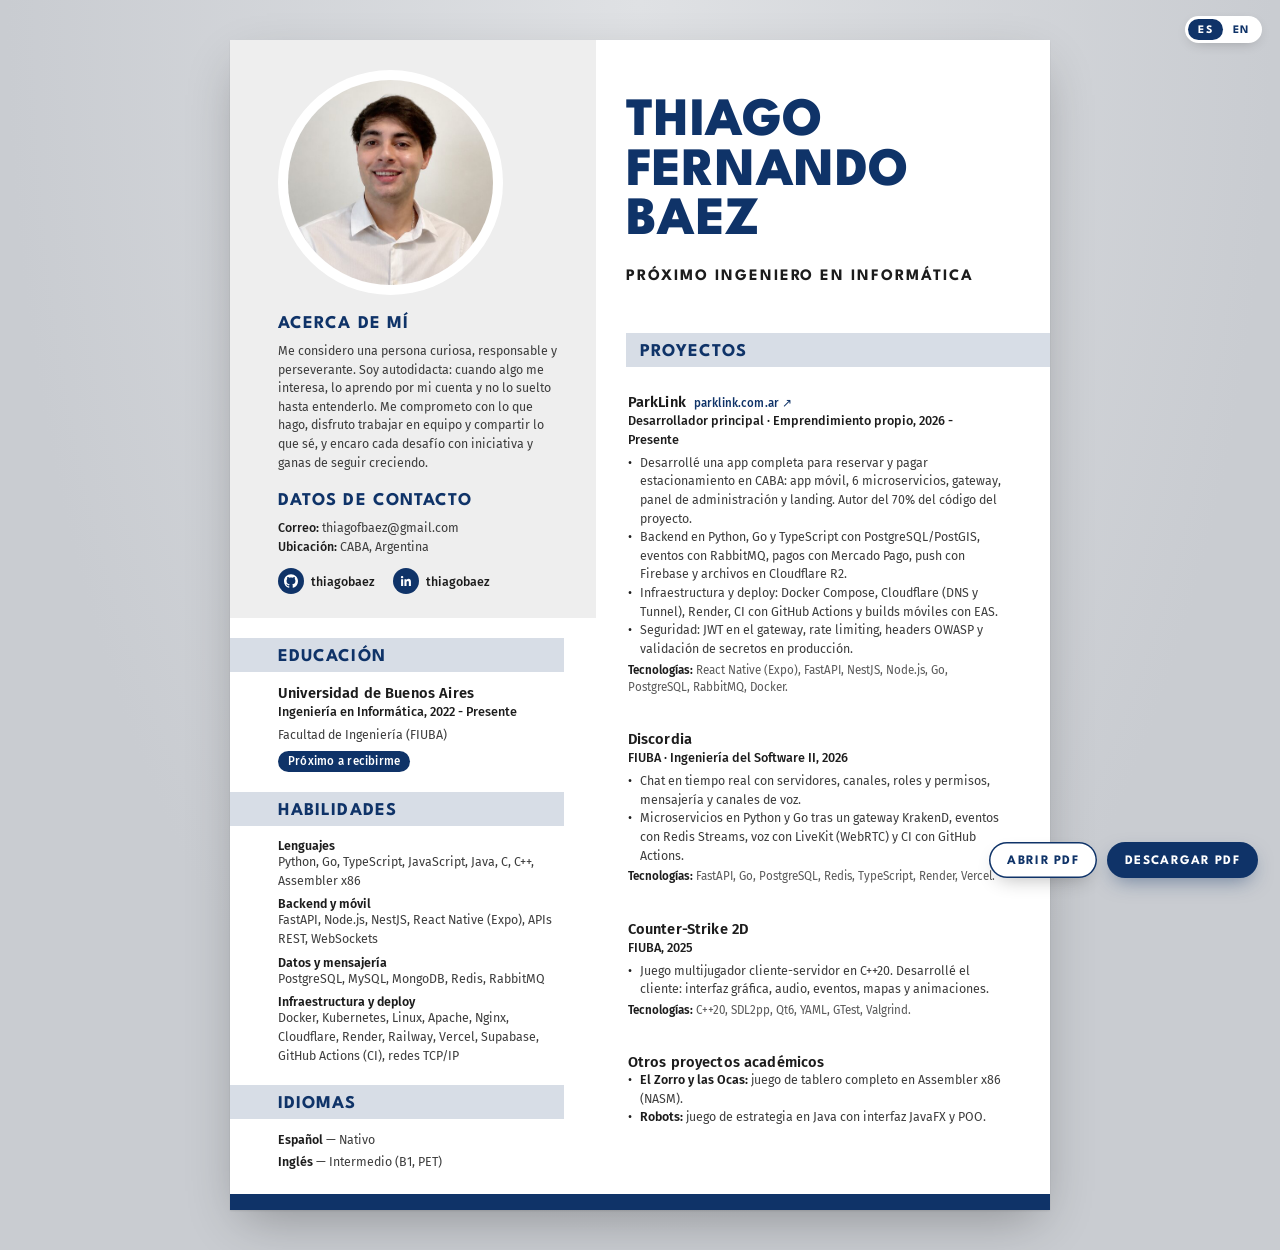
==== commit ff0f94e6: "fix: remove phone number from public resume" ====
--- a/index.html
+++ b/index.html
@@ -29,7 +29,6 @@
 
 			<h2 class="r" style="animation-delay:.66s" data-i18n="contact_h">Datos de contacto</h2>
 			<ul class="contact r" style="animation-delay:.72s">
-				<li><span data-i18n="phone">Celular:</span> <a href="tel:+5493437414406">+54 9 343 741-4406</a></li>
 				<li><span data-i18n="email">Correo:</span> <a href="mailto:thiagofbaez@gmail.com">thiagofbaez@gmail.com</a></li>
 				<li><span data-i18n="loc">Ubicación:</span> CABA, Argentina</li>
 			</ul>
@@ -140,7 +139,6 @@
 	about_h: 'About me',
 	about: 'I consider myself a curious, responsible and persistent person. I am self-taught: when something interests me, I learn it on my own and don\'t let go until I understand it. I am committed to what I do, I enjoy working in a team and sharing what I know, and I take on every challenge with initiative and the drive to keep growing.',
 	contact_h: 'Contact',
-	phone: 'Phone:',
 	email: 'Email:',
 	loc: 'Location:',
 	edu_h: 'Education',
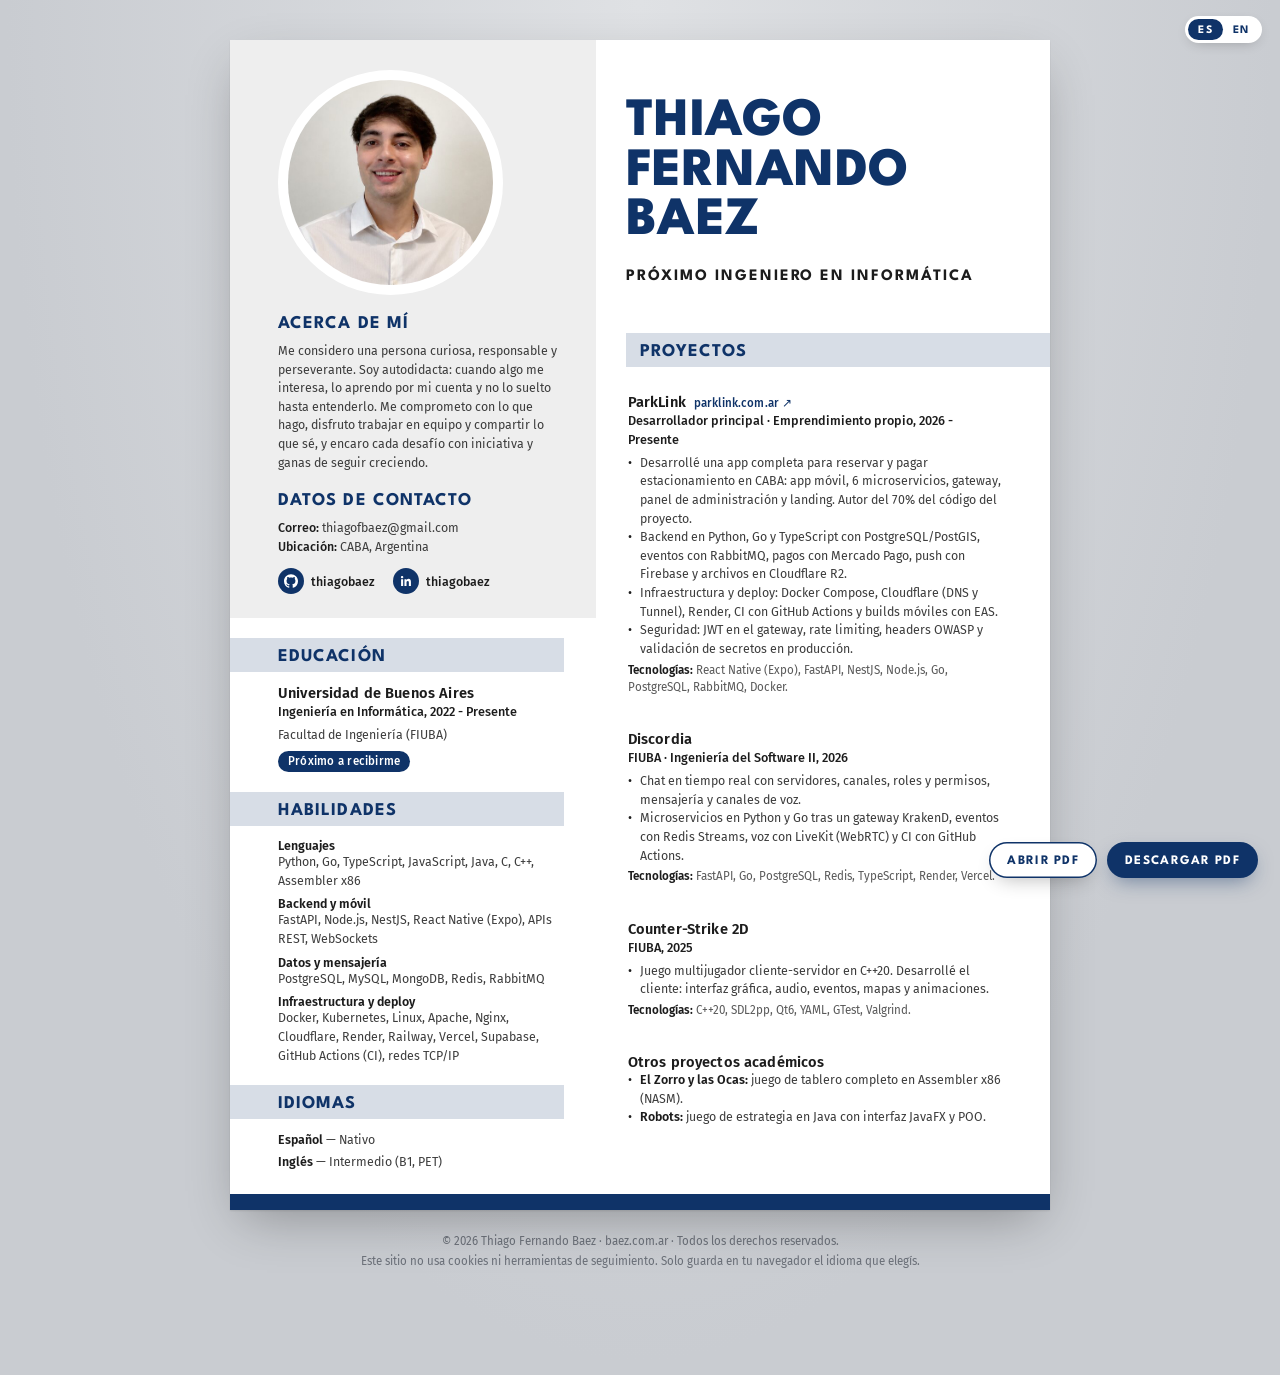
==== commit f663af6c: "feat: add legal footer" ====
--- a/index.html
+++ b/index.html
@@ -122,6 +122,11 @@
 	</div>
 
 </main>
+
+<footer class="legal">
+	<p>© <span class="year">2026</span> Thiago Fernando Baez · baez.com.ar · <span data-i18n="rights">Todos los derechos reservados.</span></p>
+	<p data-i18n="privacy">Este sitio no usa cookies ni herramientas de seguimiento. Solo guarda en tu navegador el idioma que elegís.</p>
+</footer>
 
 <div class="lang-btn" role="group" aria-label="Idioma / Language">
 	<button type="button" data-lang="es" aria-pressed="true">ES</button>
@@ -173,8 +178,12 @@
 	zorro: '%ZEl Zorro y las Ocas:</b> full board game written in x86 Assembly (NASM).',
 	robots: '%ZRobots:</b> strategy game in Java with a JavaFX interface and OOP.',
 	open: 'Open PDF',
-	print: 'Download PDF'
+	print: 'Download PDF',
+	rights: 'All rights reserved.',
+	privacy: 'This site does not use cookies or tracking tools. It only stores your chosen language in your browser.'
 };
+
+document.querySelector('.year').textContent = new Date().getFullYear();
 
 const nodes = document.querySelectorAll('[data-i18n]');
 const ES = {};
--- a/styles.css
+++ b/styles.css
@@ -320,6 +320,18 @@
 @keyframes fade { from { opacity: 0; } to { opacity: 1; } }
 @keyframes up { from { opacity: 0; transform: translateY(14px); } to { opacity: 1; transform: none; } }
 
+.legal {
+	max-width: 820px;
+	margin: 22px auto 0;
+	padding-bottom: 64px;
+	text-align: center;
+	font-size: 11.5px;
+	line-height: 1.7;
+	color: #6b7079;
+}
+
+.legal p { font-size: inherit; color: inherit; line-height: inherit; }
+
 @media (prefers-reduced-motion: reduce) {
 	*, *::before, *::after { animation: none !important; transition: none !important; }
 	.band::before { transform: none; }
@@ -327,6 +339,7 @@
 
 @media screen and (max-width: 760px) {
 	body { padding: 0; }
+	.legal { padding: 0 20px 90px; }
 	.sheet { grid-template-columns: 1fr; min-height: 0; }
 	.side { padding: 32px 24px; }
 	.photo { margin: 0 auto; width: 220px; }
@@ -343,7 +356,7 @@
 @media print {
 	@page { size: A4; margin: 0; }
 	body { background: none; padding: 0; }
-	.actions, .lang-btn { display: none; }
+	.actions, .lang-btn, .legal { display: none; }
 	.sheet { width: 820px; min-height: 1160px; height: 1160px; box-shadow: none; zoom: .968; }
 	*, *::before, *::after { animation: none !important; }
 	.band::before { transform: none; }
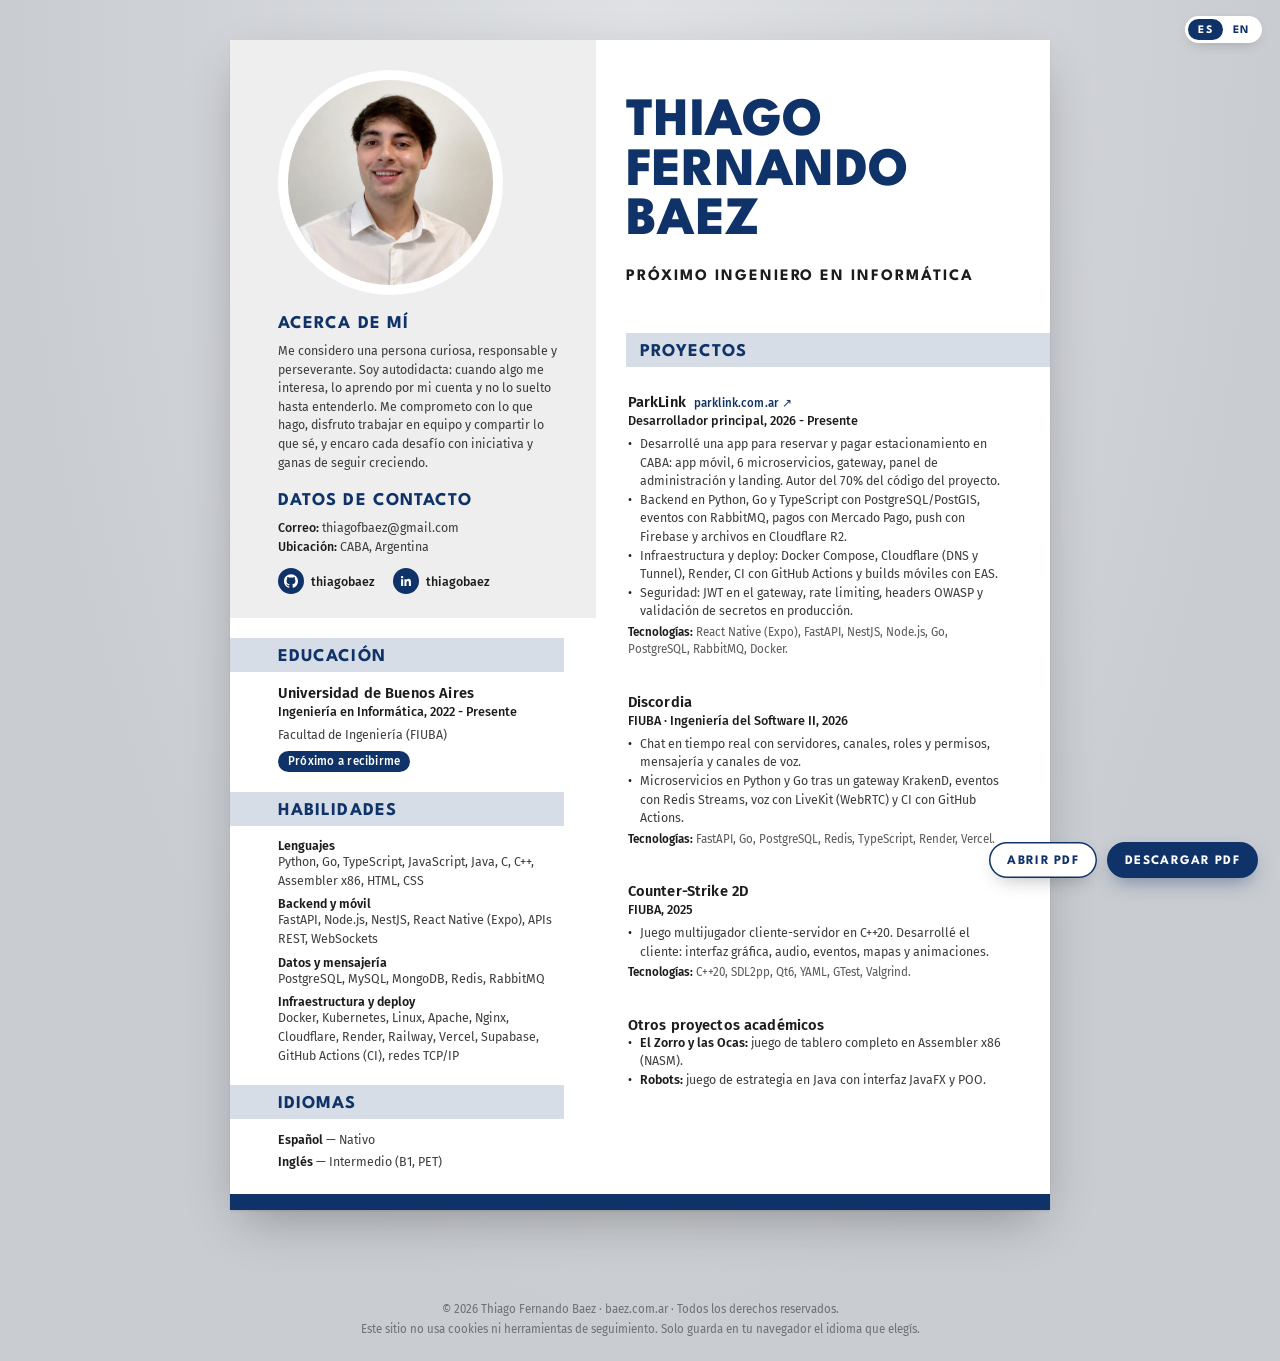
==== commit a8872f16: "feat: refine resume content and pin footer to page bottom Add HTML and CSS to skills, simplify the P" ====
--- a/index.html
+++ b/index.html
@@ -57,7 +57,7 @@
 
 			<div class="band" style="animation-delay:.84s"><h2 data-i18n="skills_h">Habilidades</h2></div>
 			<div class="block r" style="animation-delay:.93s">
-				<div class="skill-row"><strong data-i18n="sk1">Lenguajes</strong><p>Python, Go, TypeScript, JavaScript, Java, C, C++, Assembler x86</p></div>
+				<div class="skill-row"><strong data-i18n="sk1">Lenguajes</strong><p>Python, Go, TypeScript, JavaScript, Java, C, C++, Assembler x86, HTML, CSS</p></div>
 				<div class="skill-row"><strong data-i18n="sk2">Backend y móvil</strong><p data-i18n="sk2v">FastAPI, Node.js, NestJS, React Native (Expo), APIs REST, WebSockets</p></div>
 				<div class="skill-row"><strong data-i18n="sk3">Datos y mensajería</strong><p>PostgreSQL, MySQL, MongoDB, Redis, RabbitMQ</p></div>
 				<div class="skill-row"><strong data-i18n="sk4">Infraestructura y deploy</strong><p data-i18n="sk4v">Docker, Kubernetes, Linux, Apache, Nginx, Cloudflare, Render, Railway, Vercel, Supabase, GitHub Actions (CI), redes TCP/IP</p></div>
@@ -83,9 +83,9 @@
 
 		<div class="entry r" style="animation-delay:.72s">
 			<h3>ParkLink <a href="https://parklink.com.ar" target="_blank" rel="noopener">parklink.com.ar ↗</a></h3>
-			<p class="meta" data-i18n="pl_meta">Desarrollador principal · Emprendimiento propio, 2026 - Presente</p>
-			<ul>
-				<li data-i18n="pl1">Desarrollé una app completa para reservar y pagar estacionamiento en CABA: app móvil, 6 microservicios, gateway, panel de administración y landing. Autor del 70% del código del proyecto.</li>
+			<p class="meta" data-i18n="pl_meta">Desarrollador principal, 2026 - Presente</p>
+			<ul>
+				<li data-i18n="pl1">Desarrollé una app para reservar y pagar estacionamiento en CABA: app móvil, 6 microservicios, gateway, panel de administración y landing. Autor del 70% del código del proyecto.</li>
 				<li data-i18n="pl2">Backend en Python, Go y TypeScript con PostgreSQL/PostGIS, eventos con RabbitMQ, pagos con Mercado Pago, push con Firebase y archivos en Cloudflare R2.</li>
 				<li data-i18n="pl3">Infraestructura y deploy: Docker Compose, Cloudflare (DNS y Tunnel), Render, CI con GitHub Actions y builds móviles con EAS.</li>
 				<li data-i18n="pl4">Seguridad: JWT en el gateway, rate limiting, headers OWASP y validación de secretos en producción.</li>
@@ -162,8 +162,8 @@
 	en: '%BEnglish</b> — Intermediate (B1, PET)',
 	role: 'Computer Engineer to be',
 	proj_h: 'Projects',
-	pl_meta: 'Lead developer · Own startup, 2026 - Present',
-	pl1: 'Built a full app to book and pay for parking in Buenos Aires: mobile app, 6 microservices, gateway, admin dashboard and landing page. Author of 70% of the project code.',
+	pl_meta: 'Lead developer, 2026 - Present',
+	pl1: 'Built an app to book and pay for parking in Buenos Aires: mobile app, 6 microservices, gateway, admin dashboard and landing page. Author of 70% of the project code.',
 	pl2: 'Backend in Python, Go and TypeScript with PostgreSQL/PostGIS, RabbitMQ events, Mercado Pago payments, Firebase push notifications and Cloudflare R2 storage.',
 	pl3: 'Infrastructure & deployment: Docker Compose, Cloudflare (DNS and Tunnel), Render, CI with GitHub Actions and mobile builds with EAS.',
 	pl4: 'Security: JWT at the gateway, rate limiting, OWASP headers and production secret validation.',
@@ -184,6 +184,11 @@
 };
 
 document.querySelector('.year').textContent = new Date().getFullYear();
+
+const actions = document.querySelector('.actions');
+new IntersectionObserver(([e]) => {
+	actions.style.translate = e.isIntersecting ? `0 -${Math.round(e.intersectionRect.height)}px` : '';
+}, { threshold: [...Array(21).keys()].map(i => i / 20) }).observe(document.querySelector('.legal'));
 
 const nodes = document.querySelectorAll('[data-i18n]');
 const ES = {};
--- a/styles.css
+++ b/styles.css
@@ -17,7 +17,9 @@
 	background: var(--desk);
 	background-image: radial-gradient(ellipse at 50% 0%, #dfe1e4 0%, var(--desk) 70%);
 	min-height: 100vh;
-	padding: 40px 16px;
+	padding: 40px 16px 0;
+	display: flex;
+	flex-direction: column;
 	font-family: var(--body);
 	color: var(--ink);
 	-webkit-font-smoothing: antialiased;
@@ -251,6 +253,7 @@
 	bottom: 22px;
 	display: flex;
 	gap: 10px;
+	transition: translate .2s ease-out;
 	animation: up .36s var(--ease) 1.2s both;
 }
 
@@ -322,8 +325,8 @@
 
 .legal {
 	max-width: 820px;
-	margin: 22px auto 0;
-	padding-bottom: 64px;
+	margin: auto auto 0;
+	padding: 90px 0 22px;
 	text-align: center;
 	font-size: 11.5px;
 	line-height: 1.7;
@@ -339,7 +342,7 @@
 
 @media screen and (max-width: 760px) {
 	body { padding: 0; }
-	.legal { padding: 0 20px 90px; }
+	.legal { padding: 70px 20px 22px; }
 	.sheet { grid-template-columns: 1fr; min-height: 0; }
 	.side { padding: 32px 24px; }
 	.photo { margin: 0 auto; width: 220px; }
@@ -355,7 +358,7 @@
 
 @media print {
 	@page { size: A4; margin: 0; }
-	body { background: none; padding: 0; }
+	body { background: none; padding: 0; display: block; }
 	.actions, .lang-btn, .legal { display: none; }
 	.sheet { width: 820px; min-height: 1160px; height: 1160px; box-shadow: none; zoom: .968; }
 	*, *::before, *::after { animation: none !important; }
